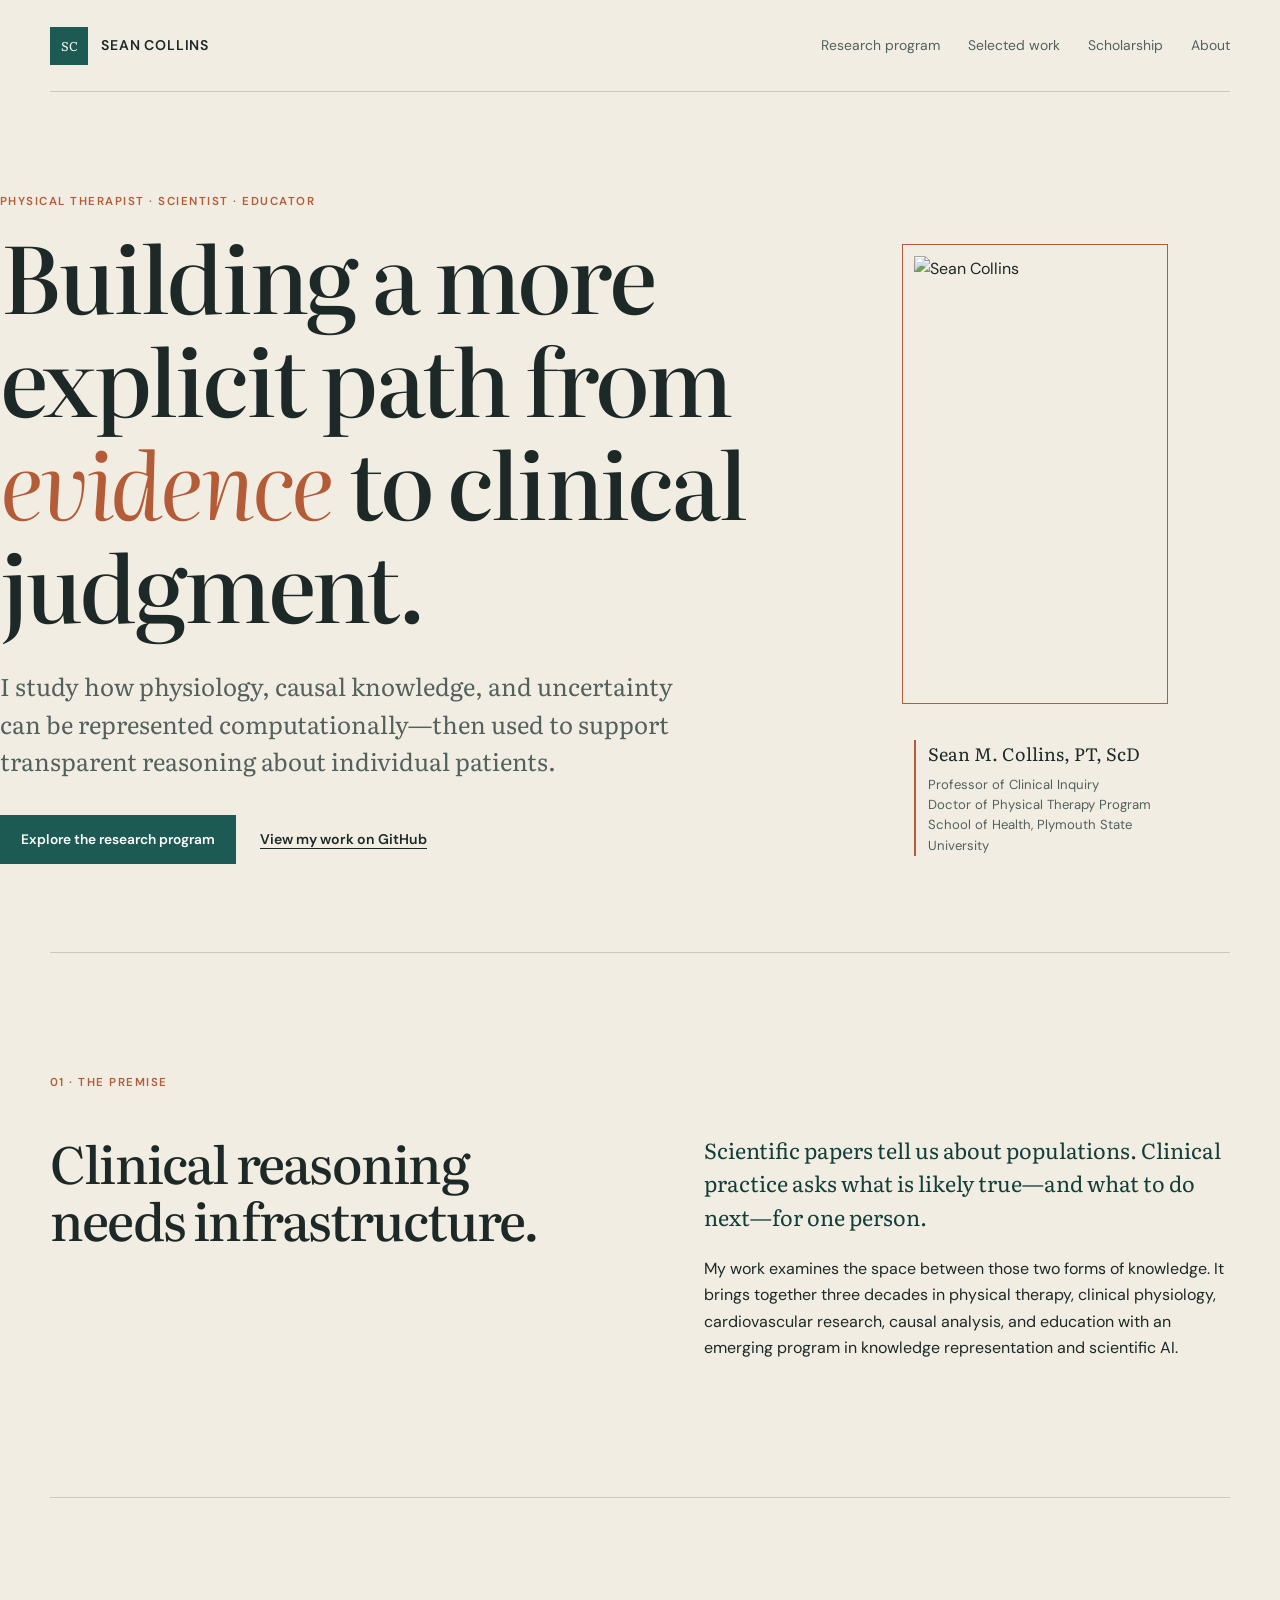
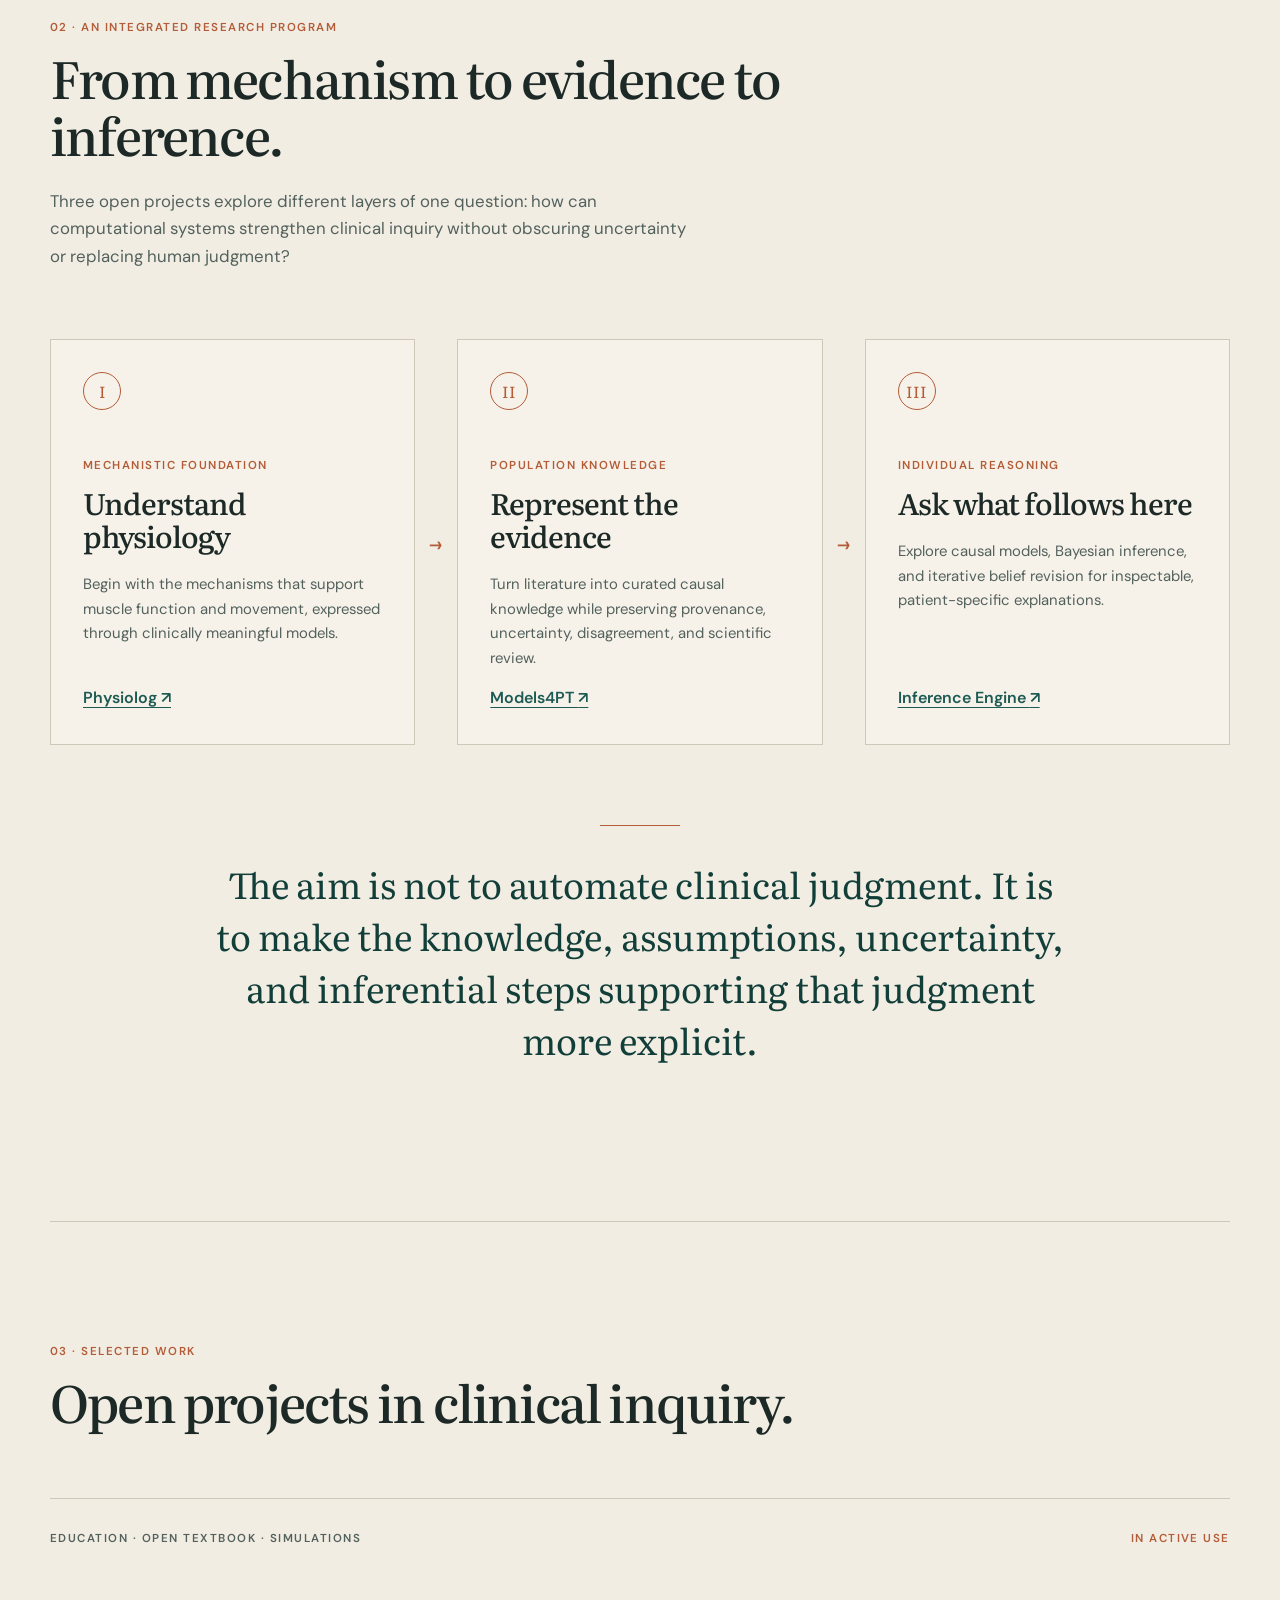
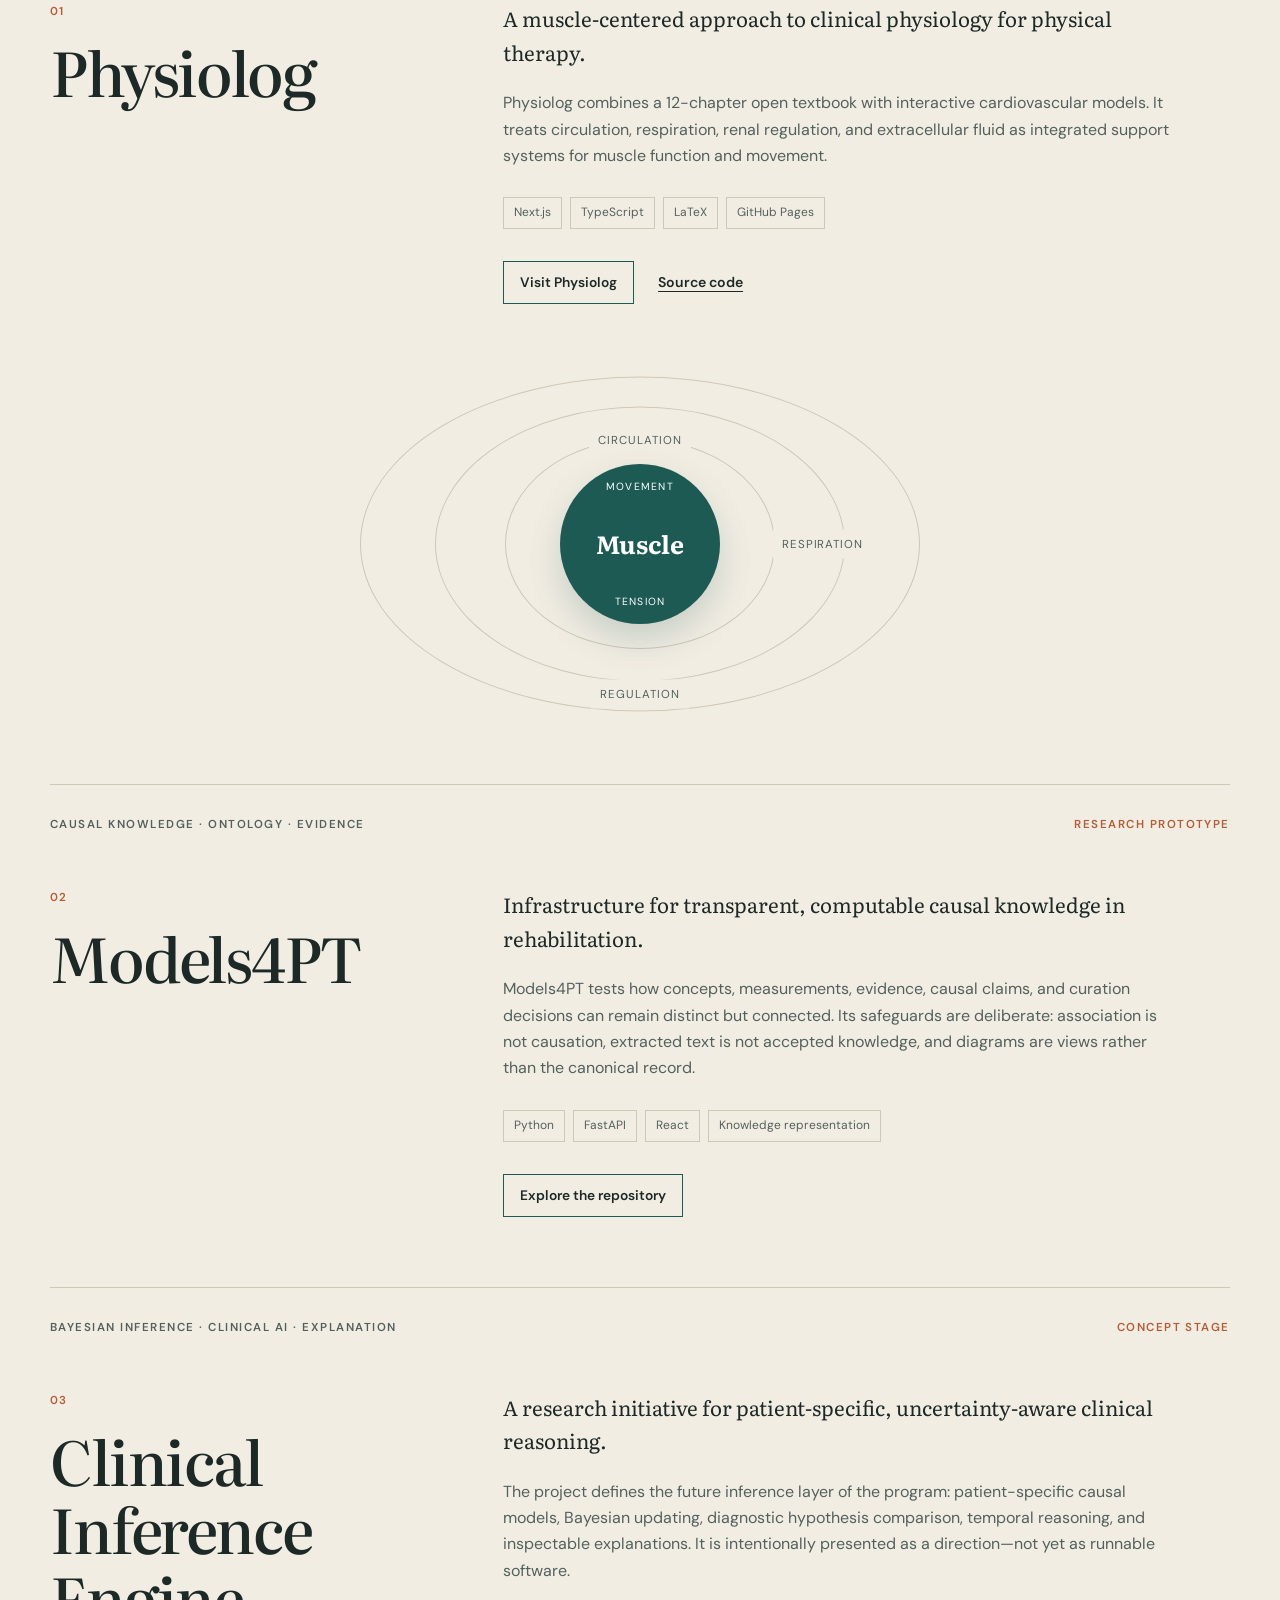
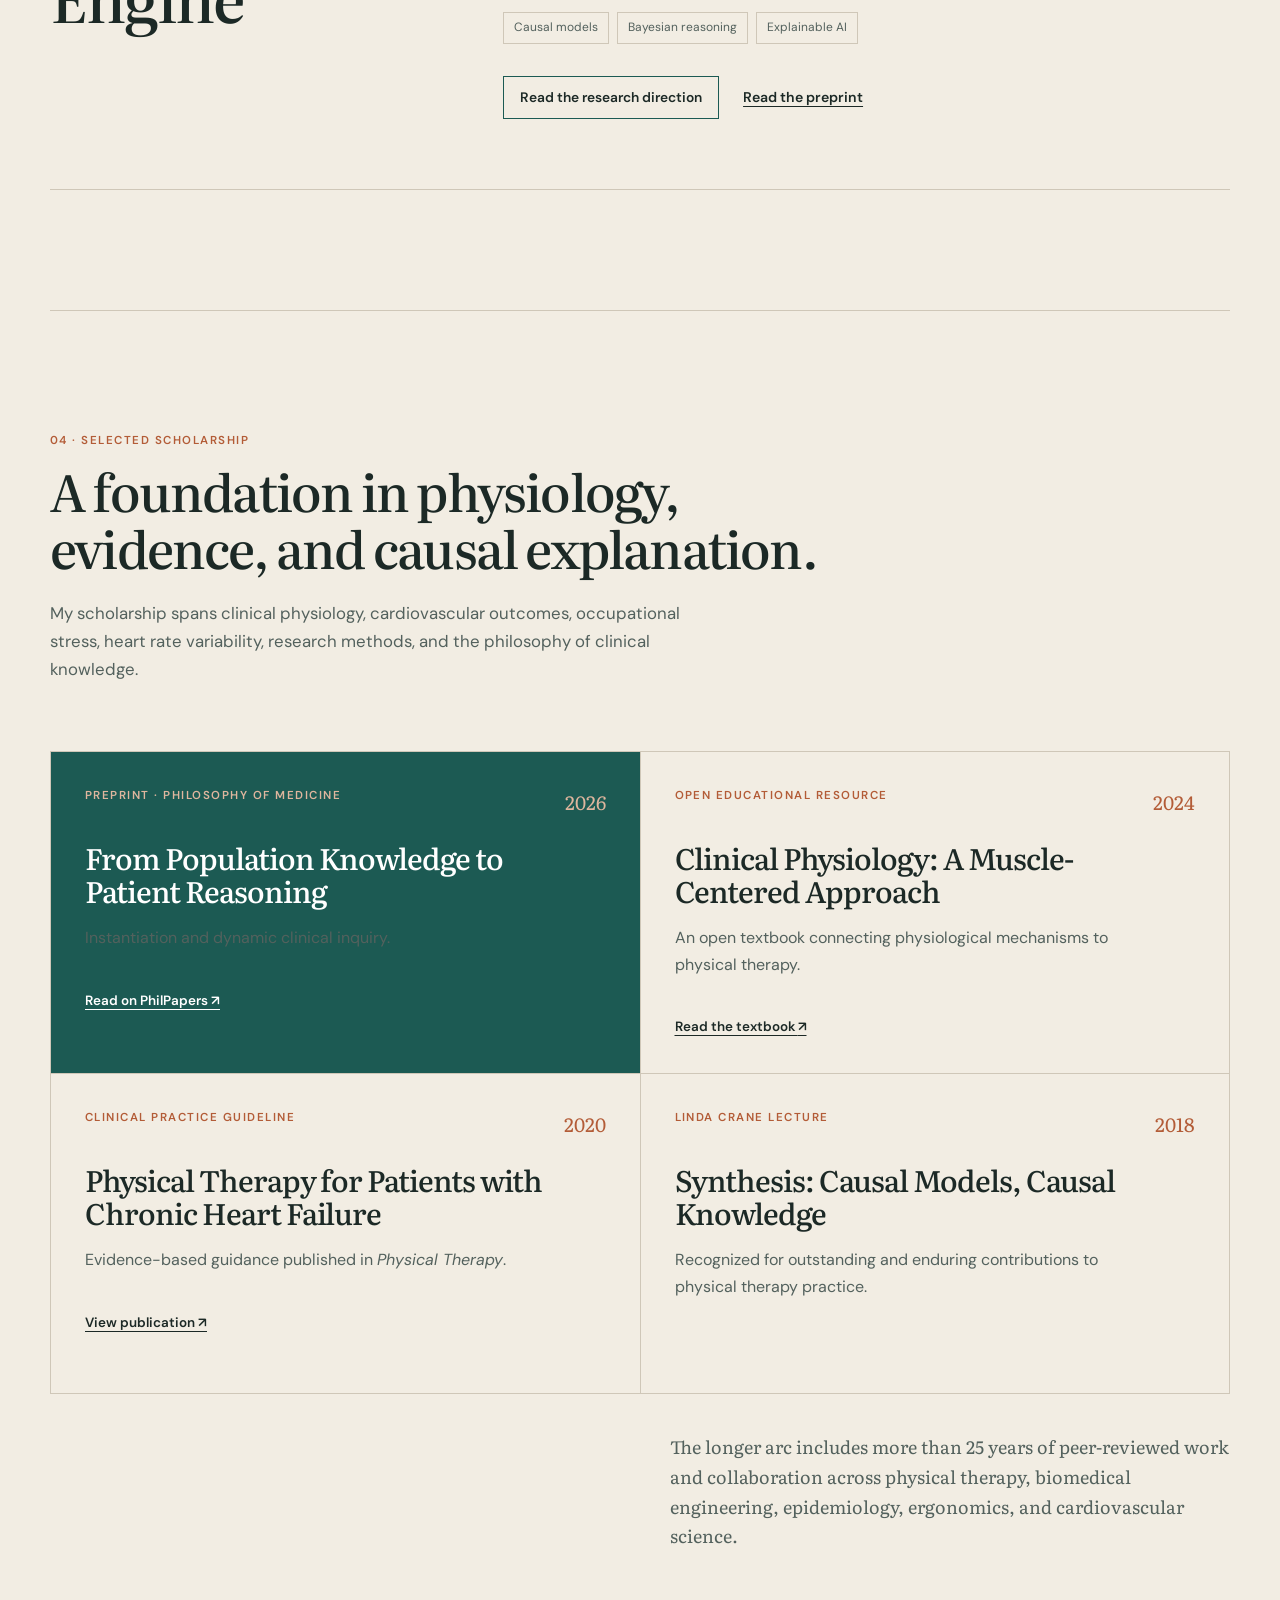
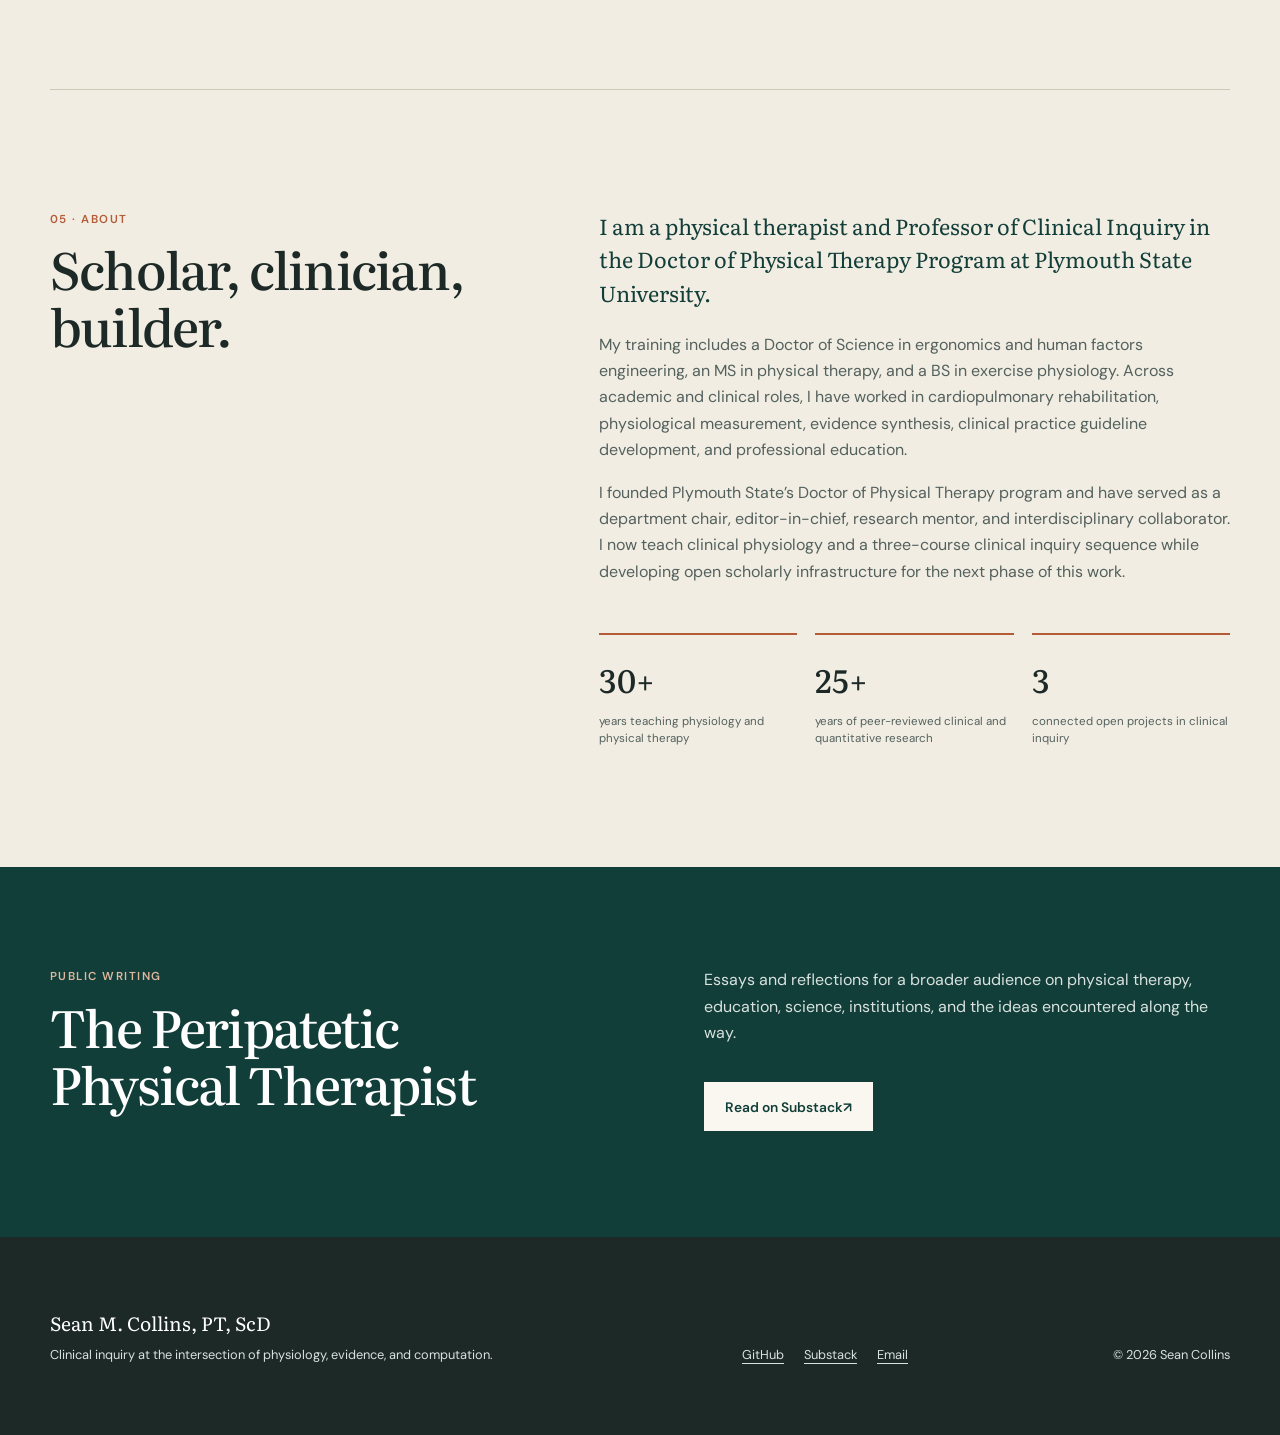
==== index.html @ 091fd5f9 "Build scholarly personal portfolio Co-authored-by: Copilot App <223556219+Copilot@users.noreply.gith" ====
<!doctype html>
<html lang="en">
  <head>
    <meta charset="UTF-8" />
    <meta name="viewport" content="width=device-width, initial-scale=1.0" />
    <meta
      name="description"
      content="Sean Collins is a physical therapist, professor, and clinical inquiry researcher building open tools for physiology education, causal knowledge, and patient-specific inference."
    />
    <meta name="theme-color" content="#f2ede3" />
    <meta property="og:title" content="Sean Collins | Clinical Inquiry" />
    <meta
      property="og:description"
      content="A scholarly program connecting physiology, computable causal knowledge, and patient-specific clinical reasoning."
    />
    <meta property="og:type" content="website" />
    <meta property="og:url" content="https://scollinspt.github.io/" />
    <meta property="og:image" content="https://avatars.githubusercontent.com/u/75478344?v=4" />
    <title>Sean Collins | Clinical Inquiry</title>
    <link rel="icon" href="favicon.svg" type="image/svg+xml" />
    <link rel="preconnect" href="https://fonts.googleapis.com" />
    <link rel="preconnect" href="https://fonts.gstatic.com" crossorigin />
    <link
      href="https://fonts.googleapis.com/css2?family=DM+Sans:wght@400;500;600&family=Literata:opsz,wght@7..72,400;7..72,500;7..72,600&display=swap"
      rel="stylesheet"
    />
    <link rel="stylesheet" href="styles.css" />
    <script src="script.js" defer></script>
  </head>
  <body>
    <a class="skip-link" href="#main">Skip to content</a>

    <header class="site-header">
      <a class="wordmark" href="#top" aria-label="Sean Collins, home">
        <span>SC</span>
        <strong>Sean Collins</strong>
      </a>
      <button class="menu-button" type="button" aria-expanded="false" aria-controls="site-nav">
        <span class="sr-only">Toggle navigation</span>
        <span></span><span></span>
      </button>
      <nav id="site-nav" aria-label="Primary navigation">
        <a href="#program">Research program</a>
        <a href="#work">Selected work</a>
        <a href="#scholarship">Scholarship</a>
        <a href="#about">About</a>
      </nav>
    </header>

    <main id="main">
      <section class="hero" id="top">
        <div class="hero-copy">
          <p class="eyebrow">Physical therapist · Scientist · Educator</p>
          <h1>Building a more explicit path from <em>evidence</em> to clinical judgment.</h1>
          <p class="hero-summary">
            I study how physiology, causal knowledge, and uncertainty can be represented
            computationally—then used to support transparent reasoning about individual patients.
          </p>
          <div class="hero-actions">
            <a class="button button-primary" href="#program">Explore the research program</a>
            <a class="text-link" href="https://github.com/scollinspt">View my work on GitHub</a>
          </div>
        </div>
        <aside class="identity-card" aria-label="Professional profile">
          <div class="portrait-frame">
            <img
              src="https://avatars.githubusercontent.com/u/75478344?v=4"
              alt="Sean Collins"
              width="460"
              height="460"
            />
          </div>
          <div class="identity-copy">
            <p class="signature">Sean M. Collins, PT, ScD</p>
            <p>
              Professor of Clinical Inquiry<br />
              Doctor of Physical Therapy Program<br />
              School of Health, Plymouth State University
            </p>
          </div>
        </aside>
      </section>

      <section class="premise ruled-section" aria-labelledby="premise-title">
        <p class="section-number">01 · The premise</p>
        <div class="premise-grid">
          <h2 id="premise-title">Clinical reasoning needs infrastructure.</h2>
          <div>
            <p class="lead">
              Scientific papers tell us about populations. Clinical practice asks what is likely
              true—and what to do next—for one person.
            </p>
            <p>
              My work examines the space between those two forms of knowledge. It brings together
              three decades in physical therapy, clinical physiology, cardiovascular research,
              causal analysis, and education with an emerging program in knowledge representation
              and scientific AI.
            </p>
          </div>
        </div>
      </section>

      <section class="program ruled-section" id="program" aria-labelledby="program-title">
        <div class="section-heading">
          <p class="section-number">02 · An integrated research program</p>
          <h2 id="program-title">From mechanism to evidence to inference.</h2>
          <p>
            Three open projects explore different layers of one question: how can computational
            systems strengthen clinical inquiry without obscuring uncertainty or replacing human
            judgment?
          </p>
        </div>

        <div class="research-path" aria-label="Research program pathway">
          <article class="path-step">
            <div class="step-index">I</div>
            <p class="step-kicker">Mechanistic foundation</p>
            <h3>Understand physiology</h3>
            <p>
              Begin with the mechanisms that support muscle function and movement, expressed
              through clinically meaningful models.
            </p>
            <a href="https://physiolog.org">Physiolog <span aria-hidden="true">↗</span></a>
          </article>
          <div class="path-arrow" aria-hidden="true">→</div>
          <article class="path-step">
            <div class="step-index">II</div>
            <p class="step-kicker">Population knowledge</p>
            <h3>Represent the evidence</h3>
            <p>
              Turn literature into curated causal knowledge while preserving provenance,
              uncertainty, disagreement, and scientific review.
            </p>
            <a href="https://github.com/scollinspt/Models4PT"
              >Models4PT <span aria-hidden="true">↗</span></a
            >
          </article>
          <div class="path-arrow" aria-hidden="true">→</div>
          <article class="path-step">
            <div class="step-index">III</div>
            <p class="step-kicker">Individual reasoning</p>
            <h3>Ask what follows here</h3>
            <p>
              Explore causal models, Bayesian inference, and iterative belief revision for
              inspectable, patient-specific explanations.
            </p>
            <a href="https://github.com/scollinspt/Clinical-Inference-Engine"
              >Inference Engine <span aria-hidden="true">↗</span></a
            >
          </article>
        </div>

        <blockquote>
          <p>
            The aim is not to automate clinical judgment. It is to make the knowledge,
            assumptions, uncertainty, and inferential steps supporting that judgment more
            explicit.
          </p>
        </blockquote>
      </section>

      <section class="work ruled-section" id="work" aria-labelledby="work-title">
        <div class="section-heading">
          <p class="section-number">03 · Selected work</p>
          <h2 id="work-title">Open projects in clinical inquiry.</h2>
        </div>

        <div class="project-list">
          <article class="project project-featured">
            <div class="project-meta">
              <span>Education · Open textbook · Simulations</span>
              <span>In active use</span>
            </div>
            <div class="project-body">
              <div>
                <p class="project-number">01</p>
                <h3>Physiolog</h3>
              </div>
              <div class="project-description">
                <p class="project-lead">
                  A muscle-centered approach to clinical physiology for physical therapy.
                </p>
                <p>
                  Physiolog combines a 12-chapter open textbook with interactive cardiovascular
                  models. It treats circulation, respiration, renal regulation, and extracellular
                  fluid as integrated support systems for muscle function and movement.
                </p>
                <div class="tags" aria-label="Physiolog technologies">
                  <span>Next.js</span><span>TypeScript</span><span>LaTeX</span
                  ><span>GitHub Pages</span>
                </div>
                <div class="project-links">
                  <a class="button button-small" href="https://physiolog.org">Visit Physiolog</a>
                  <a class="text-link" href="https://github.com/scollinspt/physiolog"
                    >Source code</a
                  >
                </div>
              </div>
            </div>
            <div class="model-figure" aria-label="A muscle-centered model of physiology">
              <div class="model-core">
                <span>Movement</span>
                <strong>Muscle</strong>
                <span>Tension</span>
              </div>
              <div class="orbit orbit-one"><span>Circulation</span></div>
              <div class="orbit orbit-two"><span>Respiration</span></div>
              <div class="orbit orbit-three"><span>Regulation</span></div>
            </div>
          </article>

          <article class="project">
            <div class="project-meta">
              <span>Causal knowledge · Ontology · Evidence</span>
              <span>Research prototype</span>
            </div>
            <div class="project-body">
              <div>
                <p class="project-number">02</p>
                <h3>Models4PT</h3>
              </div>
              <div class="project-description">
                <p class="project-lead">
                  Infrastructure for transparent, computable causal knowledge in rehabilitation.
                </p>
                <p>
                  Models4PT tests how concepts, measurements, evidence, causal claims, and curation
                  decisions can remain distinct but connected. Its safeguards are deliberate:
                  association is not causation, extracted text is not accepted knowledge, and
                  diagrams are views rather than the canonical record.
                </p>
                <div class="tags" aria-label="Models4PT technologies">
                  <span>Python</span><span>FastAPI</span><span>React</span
                  ><span>Knowledge representation</span>
                </div>
                <div class="project-links">
                  <a class="button button-small" href="https://github.com/scollinspt/Models4PT"
                    >Explore the repository</a
                  >
                </div>
              </div>
            </div>
          </article>

          <article class="project">
            <div class="project-meta">
              <span>Bayesian inference · Clinical AI · Explanation</span>
              <span>Concept stage</span>
            </div>
            <div class="project-body">
              <div>
                <p class="project-number">03</p>
                <h3>Clinical Inference Engine</h3>
              </div>
              <div class="project-description">
                <p class="project-lead">
                  A research initiative for patient-specific, uncertainty-aware clinical
                  reasoning.
                </p>
                <p>
                  The project defines the future inference layer of the program: patient-specific
                  causal models, Bayesian updating, diagnostic hypothesis comparison, temporal
                  reasoning, and inspectable explanations. It is intentionally presented as a
                  direction—not yet as runnable software.
                </p>
                <div class="tags" aria-label="Clinical Inference Engine research areas">
                  <span>Causal models</span><span>Bayesian reasoning</span
                  ><span>Explainable AI</span>
                </div>
                <div class="project-links">
                  <a
                    class="button button-small"
                    href="https://github.com/scollinspt/Clinical-Inference-Engine"
                    >Read the research direction</a
                  >
                  <a class="text-link" href="https://philpapers.org/rec/COLFPK">Read the preprint</a>
                </div>
              </div>
            </div>
          </article>
        </div>
      </section>

      <section class="scholarship ruled-section" id="scholarship" aria-labelledby="scholarship-title">
        <div class="section-heading">
          <p class="section-number">04 · Selected scholarship</p>
          <h2 id="scholarship-title">A foundation in physiology, evidence, and causal explanation.</h2>
          <p>
            My scholarship spans clinical physiology, cardiovascular outcomes, occupational
            stress, heart rate variability, research methods, and the philosophy of clinical
            knowledge.
          </p>
        </div>

        <div class="publication-grid">
          <article class="publication publication-highlight">
            <span class="pub-year">2026</span>
            <p class="pub-type">Preprint · Philosophy of medicine</p>
            <h3>From Population Knowledge to Patient Reasoning</h3>
            <p>Instantiation and dynamic clinical inquiry.</p>
            <a href="https://philpapers.org/rec/COLFPK">Read on PhilPapers <span>↗</span></a>
          </article>
          <article class="publication">
            <span class="pub-year">2024</span>
            <p class="pub-type">Open educational resource</p>
            <h3>Clinical Physiology: A Muscle-Centered Approach</h3>
            <p>An open textbook connecting physiological mechanisms to physical therapy.</p>
            <a href="https://physiolog.org/textbook">Read the textbook <span>↗</span></a>
          </article>
          <article class="publication">
            <span class="pub-year">2020</span>
            <p class="pub-type">Clinical practice guideline</p>
            <h3>Physical Therapy for Patients with Chronic Heart Failure</h3>
            <p>Evidence-based guidance published in <cite>Physical Therapy</cite>.</p>
            <a href="https://doi.org/10.1093/ptj/pzz127">View publication <span>↗</span></a>
          </article>
          <article class="publication">
            <span class="pub-year">2018</span>
            <p class="pub-type">Linda Crane Lecture</p>
            <h3>Synthesis: Causal Models, Causal Knowledge</h3>
            <p>
              Recognized for outstanding and enduring contributions to physical therapy practice.
            </p>
          </article>
        </div>

        <div class="scholarship-note">
          <p>
            The longer arc includes more than 25 years of peer-reviewed work and collaboration
            across physical therapy, biomedical engineering, epidemiology, ergonomics, and
            cardiovascular science.
          </p>
        </div>
      </section>

      <section class="about ruled-section" id="about" aria-labelledby="about-title">
        <div class="about-intro">
          <p class="section-number">05 · About</p>
          <h2 id="about-title">Scholar, clinician, builder.</h2>
        </div>
        <div class="about-body">
          <p class="lead">
            I am a physical therapist and Professor of Clinical Inquiry in the Doctor of Physical
            Therapy Program at Plymouth State University.
          </p>
          <p>
            My training includes a Doctor of Science in ergonomics and human factors engineering,
            an MS in physical therapy, and a BS in exercise physiology. Across academic and
            clinical roles, I have worked in cardiopulmonary rehabilitation, physiological
            measurement, evidence synthesis, clinical practice guideline development, and
            professional education.
          </p>
          <p>
            I founded Plymouth State’s Doctor of Physical Therapy program and have served as a
            department chair, editor-in-chief, research mentor, and interdisciplinary collaborator.
            I now teach clinical physiology and a three-course clinical inquiry sequence while
            developing open scholarly infrastructure for the next phase of this work.
          </p>
          <div class="credentials">
            <div><strong>30+</strong><span>years teaching physiology and physical therapy</span></div>
            <div><strong>25+</strong><span>years of peer-reviewed clinical and quantitative research</span></div>
            <div><strong>3</strong><span>connected open projects in clinical inquiry</span></div>
          </div>
        </div>
      </section>

      <section class="writing" aria-labelledby="writing-title">
        <div>
          <p class="section-number">Public writing</p>
          <h2 id="writing-title">The Peripatetic Physical Therapist</h2>
        </div>
        <div>
          <p>
            Essays and reflections for a broader audience on physical therapy, education, science,
            institutions, and the ideas encountered along the way.
          </p>
          <a class="button button-light" href="https://peripateticpt.substack.com/"
            >Read on Substack <span aria-hidden="true">↗</span></a
          >
        </div>
      </section>
    </main>

    <footer>
      <div>
        <p class="footer-name">Sean M. Collins, PT, ScD</p>
        <p>Clinical inquiry at the intersection of physiology, evidence, and computation.</p>
      </div>
      <div class="footer-links">
        <a href="https://github.com/scollinspt">GitHub</a>
        <a href="https://peripateticpt.substack.com/">Substack</a>
        <a href="mailto:smcollins1@plymouth.edu">Email</a>
      </div>
      <p class="copyright">© <span id="year">2026</span> Sean Collins</p>
    </footer>
  </body>
</html>
---- styles.css ----
:root {
  --paper: #f2ede3;
  --paper-light: #faf7f0;
  --ink: #1c2926;
  --ink-soft: #53615d;
  --teal: #1c5a53;
  --teal-dark: #123e39;
  --copper: #b35c37;
  --line: #cfc7b8;
  --serif: "Literata", Georgia, serif;
  --sans: "DM Sans", Arial, sans-serif;
  --page: min(1180px, calc(100vw - 48px));
}

* {
  box-sizing: border-box;
}

html {
  scroll-behavior: smooth;
}

body {
  margin: 0;
  color: var(--ink);
  background: var(--paper);
  font-family: var(--sans);
  font-size: 16px;
  line-height: 1.65;
}

a {
  color: inherit;
  text-decoration-thickness: 1px;
  text-underline-offset: 4px;
}

img {
  display: block;
  max-width: 100%;
}

h1,
h2,
h3,
p {
  margin-top: 0;
}

h1,
h2,
h3 {
  font-family: var(--serif);
  font-weight: 500;
  letter-spacing: -0.035em;
  line-height: 1.12;
}

h1 {
  max-width: 850px;
  margin-bottom: 32px;
  font-size: clamp(3.35rem, 7.2vw, 7.2rem);
}

h1 em {
  color: var(--copper);
  font-weight: 400;
}

h2 {
  margin-bottom: 24px;
  font-size: clamp(2.25rem, 4vw, 4rem);
}

h3 {
  font-size: clamp(1.45rem, 2.3vw, 2.2rem);
}

.skip-link {
  position: fixed;
  z-index: 100;
  top: 12px;
  left: 12px;
  padding: 10px 16px;
  color: white;
  background: var(--teal-dark);
  transform: translateY(-150%);
}

.skip-link:focus {
  transform: translateY(0);
}

.sr-only {
  position: absolute;
  width: 1px;
  height: 1px;
  padding: 0;
  overflow: hidden;
  clip: rect(0, 0, 0, 0);
  white-space: nowrap;
  border: 0;
}

.site-header {
  display: flex;
  align-items: center;
  justify-content: space-between;
  width: var(--page);
  min-height: 92px;
  margin: 0 auto;
  border-bottom: 1px solid var(--line);
}

.wordmark {
  display: flex;
  gap: 13px;
  align-items: center;
  text-decoration: none;
}

.wordmark span {
  display: grid;
  width: 38px;
  height: 38px;
  color: var(--paper-light);
  background: var(--teal);
  font-family: var(--serif);
  font-size: 0.8rem;
  place-items: center;
}

.wordmark strong {
  font-size: 0.88rem;
  font-weight: 600;
  letter-spacing: 0.06em;
  text-transform: uppercase;
}

nav {
  display: flex;
  gap: 28px;
}

nav a {
  color: var(--ink-soft);
  font-size: 0.87rem;
  text-decoration: none;
}

nav a:hover,
nav a:focus-visible {
  color: var(--copper);
}

.menu-button {
  display: none;
}

.hero {
  display: grid;
  grid-template-columns: minmax(0, 3fr) minmax(250px, 1fr);
  gap: clamp(48px, 9vw, 120px);
  align-items: end;
  width: var(--page);
  min-height: calc(100vh - 92px);
  padding: 100px 0 88px;
}

.eyebrow,
.section-number,
.project-meta,
.project-number,
.step-kicker,
.pub-type {
  font-size: 0.72rem;
  font-weight: 600;
  letter-spacing: 0.13em;
  text-transform: uppercase;
}

.eyebrow,
.section-number,
.step-kicker,
.pub-type {
  color: var(--copper);
}

.hero-summary {
  max-width: 680px;
  margin-bottom: 36px;
  color: var(--ink-soft);
  font-family: var(--serif);
  font-size: clamp(1.15rem, 2vw, 1.5rem);
  line-height: 1.55;
}

.hero-actions,
.project-links {
  display: flex;
  flex-wrap: wrap;
  gap: 24px;
  align-items: center;
}

.button {
  display: inline-flex;
  align-items: center;
  justify-content: center;
  min-height: 49px;
  padding: 10px 20px;
  border: 1px solid var(--teal);
  font-size: 0.86rem;
  font-weight: 600;
  text-decoration: none;
}

.button:hover,
.button:focus-visible {
  color: white;
  background: var(--copper);
  border-color: var(--copper);
}

.button-primary {
  color: white;
  background: var(--teal);
}

.button-small {
  min-height: 43px;
  padding: 8px 16px;
}

.text-link {
  font-size: 0.88rem;
  font-weight: 600;
}

.identity-card {
  padding-bottom: 8px;
}

.portrait-frame {
  position: relative;
  margin-bottom: 24px;
}

.portrait-frame::before {
  position: absolute;
  z-index: -1;
  inset: -12px 12px 12px -12px;
  border: 1px solid var(--copper);
  content: "";
}

.portrait-frame img {
  width: 100%;
  aspect-ratio: 1;
  filter: grayscale(20%) sepia(8%);
  object-fit: cover;
}

.identity-copy {
  padding-left: 12px;
  border-left: 2px solid var(--copper);
  color: var(--ink-soft);
  font-size: 0.82rem;
  line-height: 1.55;
}

.identity-copy p {
  margin-bottom: 0;
}

.identity-copy .signature {
  margin-bottom: 7px;
  color: var(--ink);
  font-family: var(--serif);
  font-size: 1.12rem;
}

.ruled-section {
  width: var(--page);
  margin: 0 auto;
  padding: 120px 0;
  border-top: 1px solid var(--line);
}

.premise-grid {
  display: grid;
  grid-template-columns: 1fr 1fr;
  gap: 10vw;
  margin-top: 42px;
}

.premise-grid h2 {
  max-width: 500px;
}

.premise-grid > div {
  max-width: 600px;
}

.lead {
  color: var(--teal-dark);
  font-family: var(--serif);
  font-size: 1.35rem;
  line-height: 1.55;
}

.section-heading {
  max-width: 800px;
  margin-bottom: 68px;
}

.section-heading > p:last-child {
  max-width: 650px;
  color: var(--ink-soft);
  font-size: 1.05rem;
}

.research-path {
  display: grid;
  grid-template-columns: 1fr 42px 1fr 42px 1fr;
  align-items: stretch;
}

.path-step {
  position: relative;
  display: flex;
  flex-direction: column;
  min-height: 380px;
  padding: 32px;
  border: 1px solid var(--line);
  background: rgb(250 247 240 / 45%);
}

.step-index {
  display: grid;
  width: 38px;
  height: 38px;
  margin-bottom: 46px;
  border: 1px solid var(--copper);
  border-radius: 50%;
  color: var(--copper);
  font-family: var(--serif);
  place-items: center;
}

.path-step h3 {
  margin-bottom: 20px;
}

.path-step p:not(.step-kicker) {
  color: var(--ink-soft);
  font-size: 0.93rem;
}

.path-step a {
  margin-top: auto;
  color: var(--teal);
  font-weight: 600;
}

.path-arrow {
  display: grid;
  color: var(--copper);
  font-family: var(--serif);
  font-size: 1.5rem;
  place-items: center;
}

blockquote {
  max-width: 850px;
  margin: 80px auto 0;
  color: var(--teal-dark);
  text-align: center;
}

blockquote p {
  font-family: var(--serif);
  font-size: clamp(1.5rem, 2.8vw, 2.4rem);
  line-height: 1.45;
}

blockquote::before {
  display: block;
  width: 80px;
  height: 1px;
  margin: 0 auto 32px;
  background: var(--copper);
  content: "";
}

.project-list {
  border-top: 1px solid var(--line);
}

.project {
  position: relative;
  padding: 30px 0 70px;
  overflow: hidden;
  border-bottom: 1px solid var(--line);
}

.project-meta {
  display: flex;
  justify-content: space-between;
  margin-bottom: 54px;
  color: var(--ink-soft);
}

.project-meta span:last-child {
  color: var(--copper);
}

.project-body {
  display: grid;
  grid-template-columns: 1fr 2fr;
  gap: 7vw;
}

.project-number {
  margin-bottom: 16px;
  color: var(--copper);
}

.project h3 {
  margin-bottom: 0;
  font-size: clamp(2.2rem, 4.8vw, 4.8rem);
}

.project-description {
  max-width: 670px;
}

.project-description > p {
  color: var(--ink-soft);
}

.project-description .project-lead {
  color: var(--ink);
  font-family: var(--serif);
  font-size: 1.28rem;
}

.tags {
  display: flex;
  flex-wrap: wrap;
  gap: 8px;
  margin: 28px 0 32px;
}

.tags span {
  padding: 5px 10px;
  border: 1px solid var(--line);
  color: var(--ink-soft);
  font-size: 0.75rem;
}

.model-figure {
  position: relative;
  width: min(100%, 650px);
  height: 340px;
  margin: 70px auto 0;
}

.model-core,
.orbit {
  position: absolute;
  top: 50%;
  left: 50%;
  display: grid;
  border-radius: 50%;
  transform: translate(-50%, -50%);
  place-items: center;
}

.model-core {
  z-index: 4;
  width: 160px;
  height: 160px;
  color: white;
  background: var(--teal);
  box-shadow: 0 16px 35px rgb(28 90 83 / 20%);
  text-align: center;
}

.model-core strong {
  font-family: var(--serif);
  font-size: 1.55rem;
}

.model-core span {
  font-size: 0.65rem;
  letter-spacing: 0.12em;
  text-transform: uppercase;
}

.orbit {
  border: 1px solid var(--line);
}

.orbit span {
  position: absolute;
  padding: 5px 9px;
  color: var(--ink-soft);
  background: var(--paper);
  font-size: 0.72rem;
  letter-spacing: 0.08em;
  text-transform: uppercase;
}

.orbit-one {
  width: 270px;
  height: 210px;
}

.orbit-one span {
  top: -14px;
}

.orbit-two {
  width: 410px;
  height: 275px;
}

.orbit-two span {
  right: -28px;
}

.orbit-three {
  width: 560px;
  height: 335px;
}

.orbit-three span {
  bottom: 2px;
}

.publication-grid {
  display: grid;
  grid-template-columns: repeat(2, 1fr);
  border-top: 1px solid var(--line);
  border-left: 1px solid var(--line);
}

.publication {
  min-height: 320px;
  padding: 34px;
  border-right: 1px solid var(--line);
  border-bottom: 1px solid var(--line);
}

.publication-highlight {
  color: white;
  background: var(--teal);
}

.publication-highlight .pub-type,
.publication-highlight .pub-year {
  color: #dfb69e;
}

.publication-highlight p {
  color: #d9e2df;
}

.pub-year {
  float: right;
  color: var(--copper);
  font-family: var(--serif);
  font-size: 1.2rem;
}

.publication h3 {
  max-width: 470px;
  margin: 36px 0 18px;
}

.publication > p:not(.pub-type) {
  max-width: 470px;
  color: var(--ink-soft);
}

.publication a {
  display: inline-block;
  margin-top: 22px;
  font-size: 0.84rem;
  font-weight: 600;
}

.scholarship-note {
  display: flex;
  justify-content: flex-end;
  padding-top: 38px;
}

.scholarship-note p {
  max-width: 560px;
  color: var(--ink-soft);
  font-family: var(--serif);
  font-size: 1.12rem;
}

.about {
  display: grid;
  grid-template-columns: 1fr 1.5fr;
  gap: 10vw;
}

.about-intro {
  position: sticky;
  top: 40px;
  align-self: start;
}

.about-body > p:not(.lead) {
  color: var(--ink-soft);
}

.credentials {
  display: grid;
  grid-template-columns: repeat(3, 1fr);
  gap: 18px;
  margin-top: 48px;
}

.credentials div {
  padding-top: 18px;
  border-top: 2px solid var(--copper);
}

.credentials strong,
.credentials span {
  display: block;
}

.credentials strong {
  margin-bottom: 8px;
  font-family: var(--serif);
  font-size: 2rem;
  font-weight: 500;
}

.credentials span {
  color: var(--ink-soft);
  font-size: 0.72rem;
  line-height: 1.45;
}

.writing {
  display: grid;
  grid-template-columns: 1fr 1fr;
  gap: 10vw;
  padding: 100px max(24px, calc((100vw - 1180px) / 2));
  color: white;
  background: var(--teal-dark);
}

.writing .section-number {
  color: #dfb69e;
}

.writing p {
  max-width: 520px;
  color: #d9e2df;
}

.button-light {
  margin-top: 20px;
  color: var(--teal-dark);
  background: var(--paper-light);
  border-color: var(--paper-light);
}

footer {
  display: grid;
  grid-template-columns: 2fr 1fr auto;
  gap: 50px;
  align-items: end;
  padding: 70px max(24px, calc((100vw - 1180px) / 2));
  color: #d9e2df;
  background: var(--ink);
  font-size: 0.8rem;
}

footer p {
  margin-bottom: 0;
}

.footer-name {
  margin-bottom: 6px;
  color: white;
  font-family: var(--serif);
  font-size: 1.2rem;
}

.footer-links {
  display: flex;
  gap: 20px;
}

.copyright {
  white-space: nowrap;
}

@media (max-width: 900px) {
  :root {
    --page: min(100% - 36px, 720px);
  }

  .site-header {
    position: relative;
  }

  .menu-button {
    display: grid;
    width: 42px;
    height: 42px;
    padding: 11px;
    border: 0;
    background: transparent;
    place-content: center;
  }

  .menu-button span:not(.sr-only) {
    display: block;
    width: 22px;
    height: 1px;
    margin: 3px 0;
    background: var(--ink);
  }

  nav {
    position: absolute;
    z-index: 10;
    top: 76px;
    right: 0;
    left: 0;
    display: none;
    flex-direction: column;
    gap: 0;
    padding: 12px 20px;
    background: var(--paper-light);
    box-shadow: 0 12px 20px rgb(28 41 38 / 8%);
  }

  nav.open {
    display: flex;
  }

  nav a {
    padding: 12px 0;
  }

  .hero {
    grid-template-columns: 1fr;
    min-height: auto;
    padding: 82px 0;
  }

  .identity-card {
    display: grid;
    grid-template-columns: 180px 1fr;
    gap: 30px;
    align-items: end;
    max-width: 520px;
  }

  .portrait-frame {
    margin-bottom: 0;
  }

  .premise-grid,
  .about,
  .writing {
    grid-template-columns: 1fr;
    gap: 35px;
  }

  .research-path {
    grid-template-columns: 1fr;
  }

  .path-arrow {
    height: 42px;
    transform: rotate(90deg);
  }

  .path-step {
    min-height: 330px;
  }

  .about-intro {
    position: static;
  }

  footer {
    grid-template-columns: 1fr;
    gap: 28px;
  }
}

@media (max-width: 620px) {
  h1 {
    font-size: clamp(3rem, 14vw, 4.7rem);
  }

  .site-header {
    min-height: 76px;
  }

  .hero {
    padding: 64px 0;
  }

  .identity-card {
    grid-template-columns: 112px 1fr;
    gap: 20px;
  }

  .ruled-section {
    padding: 82px 0;
  }

  .project-meta {
    gap: 20px;
  }

  .project-body {
    grid-template-columns: 1fr;
    gap: 28px;
  }

  .project h3 {
    font-size: 2.7rem;
  }

  .model-figure {
    height: 290px;
    transform: scale(0.72);
  }

  .publication-grid,
  .credentials {
    grid-template-columns: 1fr;
  }

  .publication {
    min-height: 0;
  }

  .writing {
    padding-top: 75px;
    padding-bottom: 75px;
  }
}

@media (prefers-reduced-motion: reduce) {
  html {
    scroll-behavior: auto;
  }
}
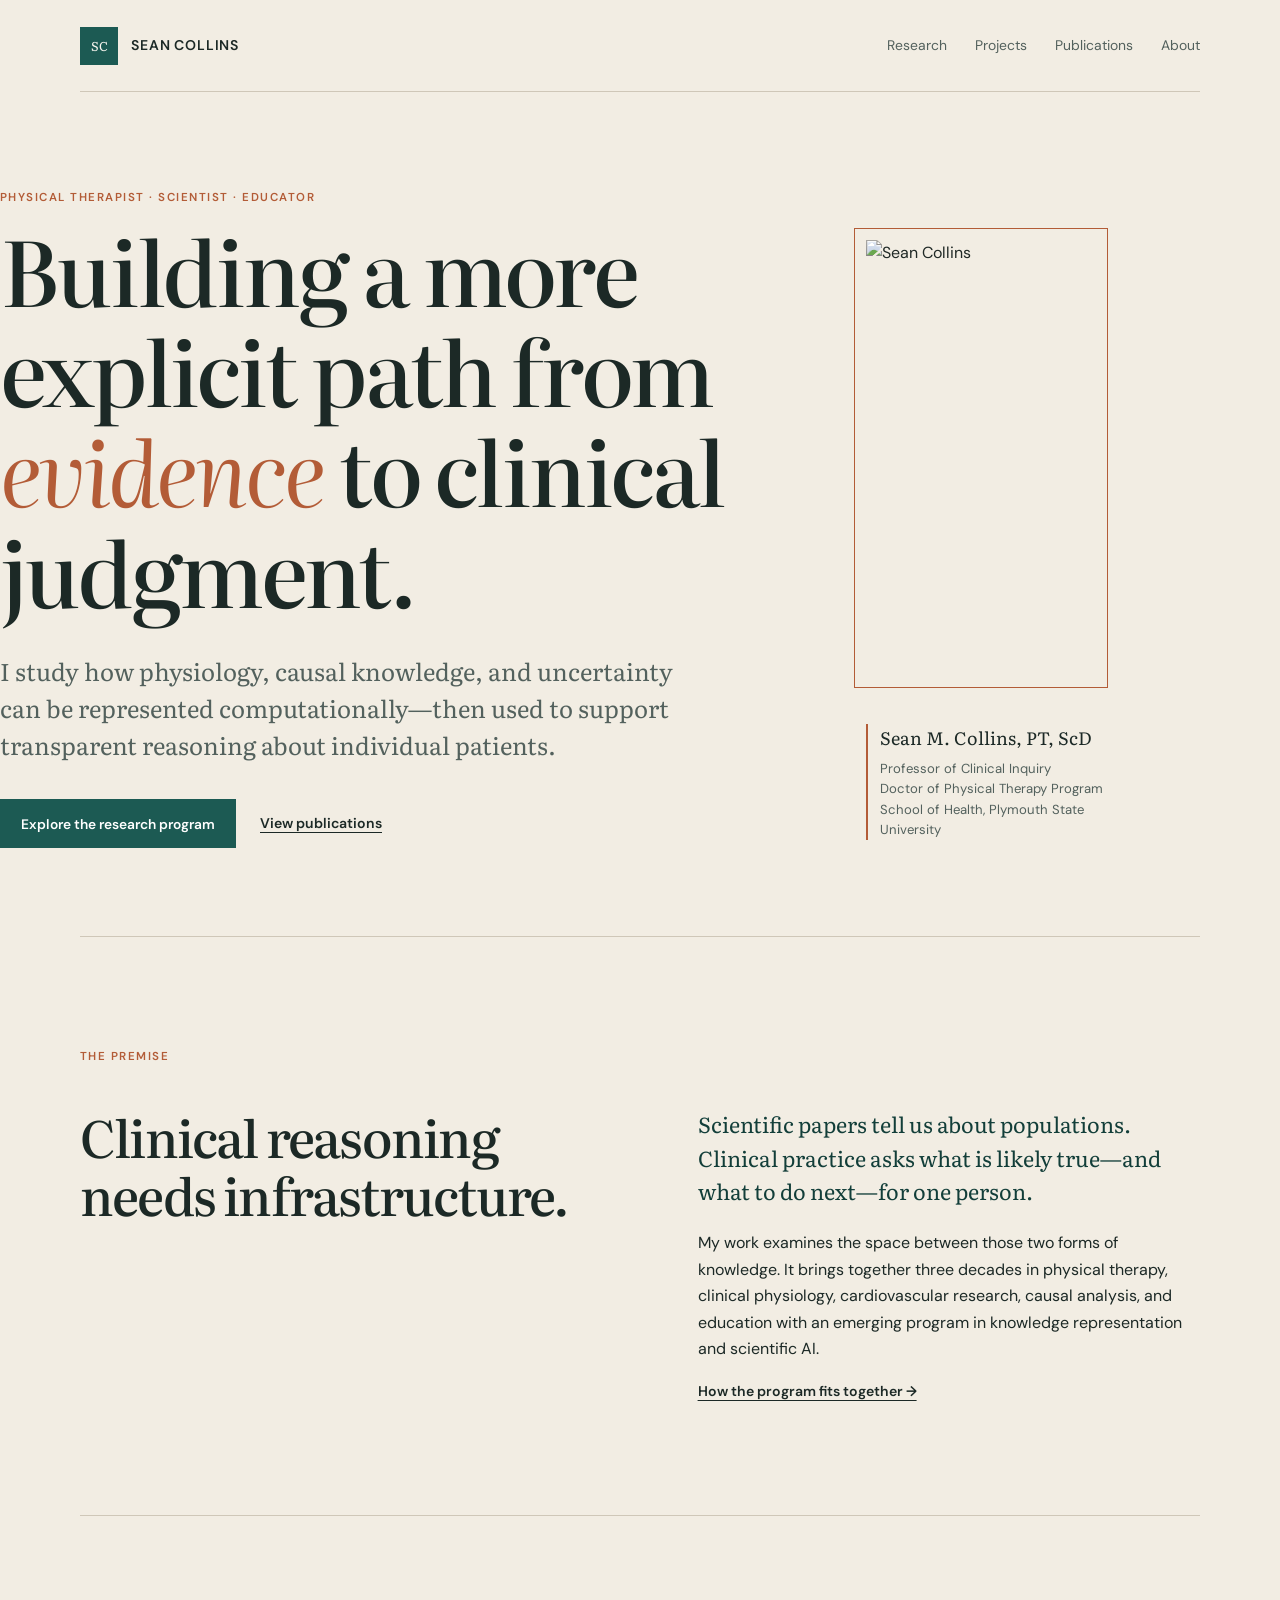
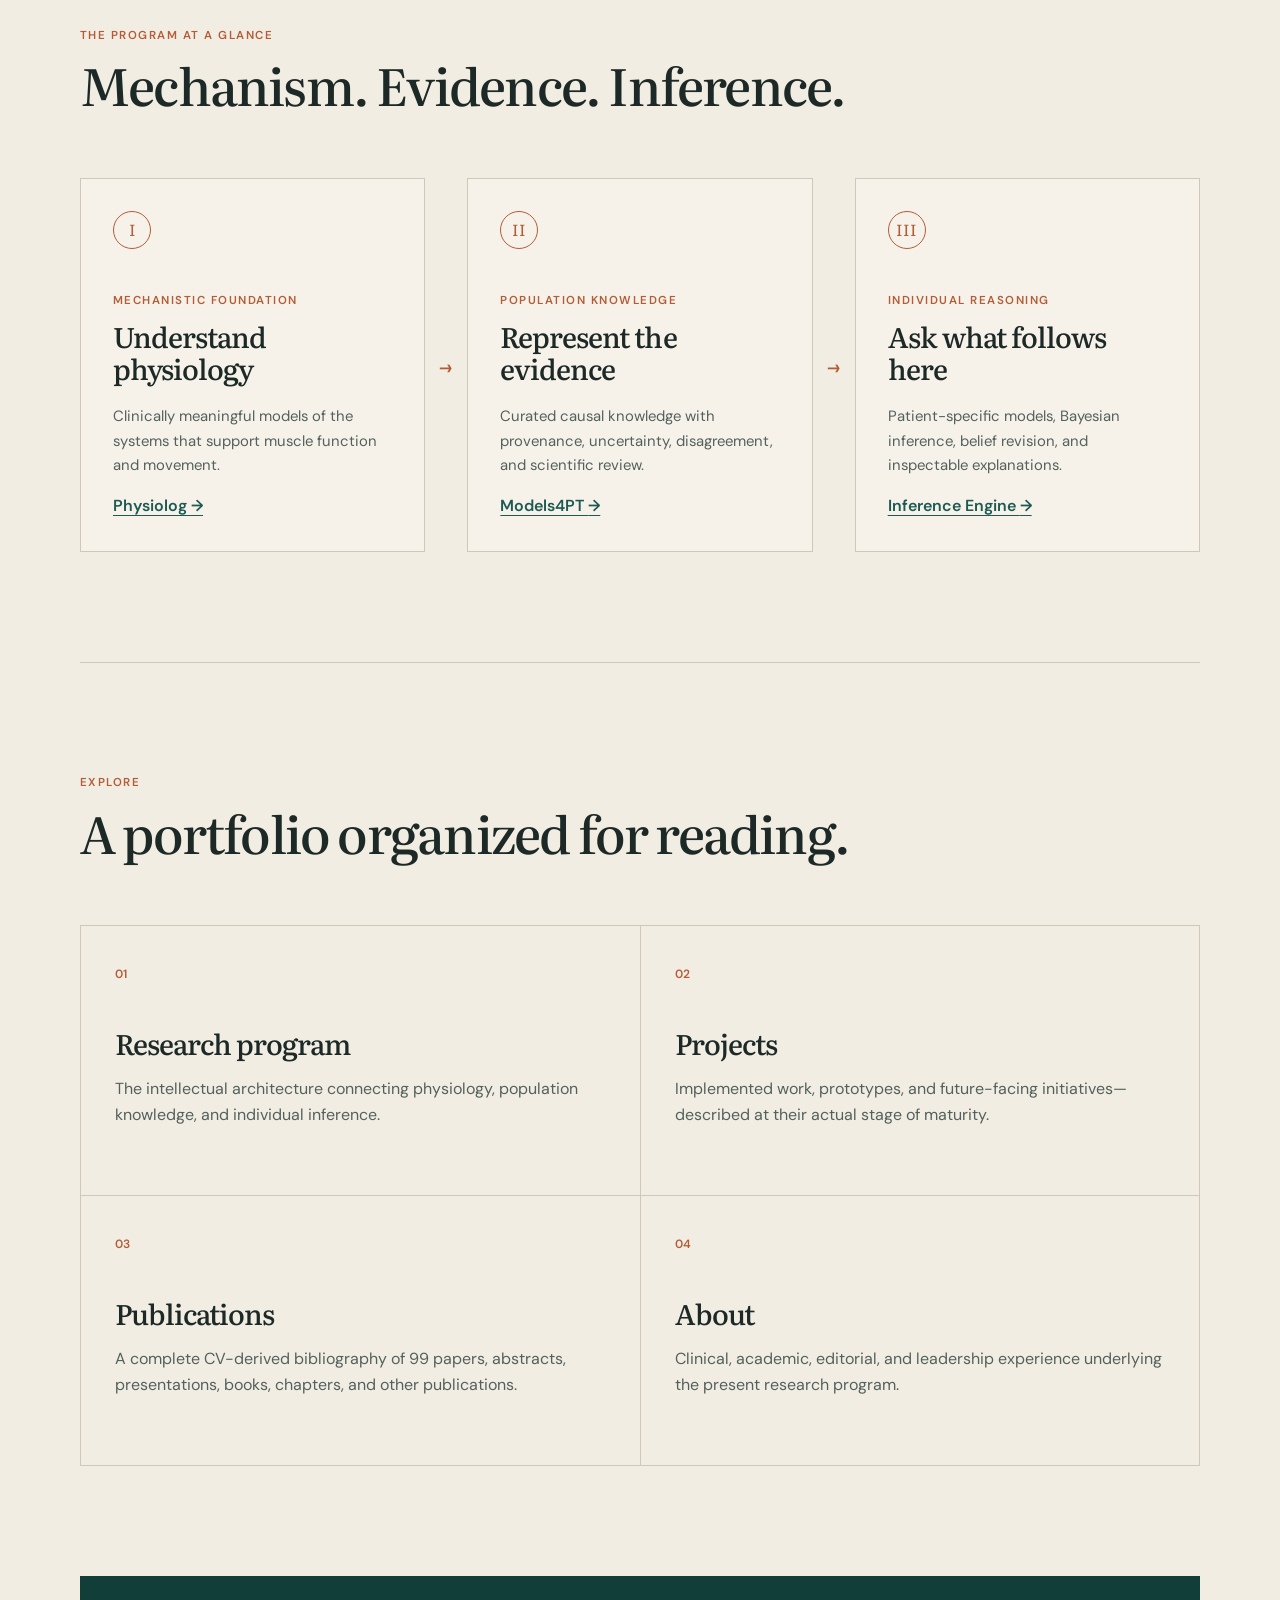
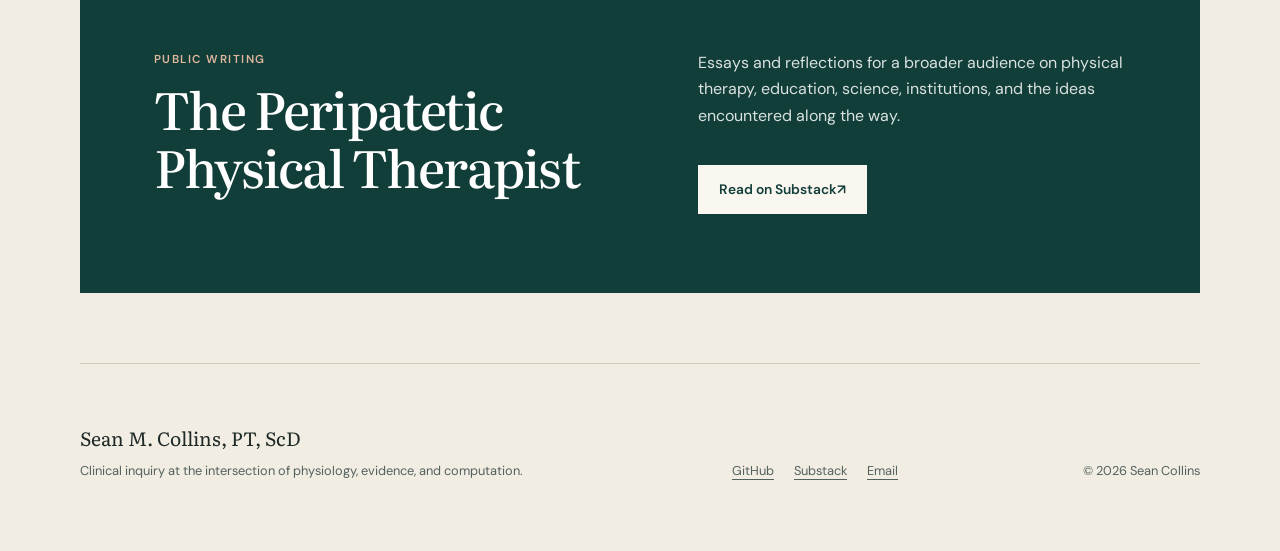
==== commit 3b699ae3: "Split portfolio into focused pages Add a searchable CV-derived bibliography and increase the editori" ====
--- a/index.html
+++ b/index.html
@@ -3,16 +3,10 @@
   <head>
     <meta charset="UTF-8" />
     <meta name="viewport" content="width=device-width, initial-scale=1.0" />
-    <meta
-      name="description"
-      content="Sean Collins is a physical therapist, professor, and clinical inquiry researcher building open tools for physiology education, causal knowledge, and patient-specific inference."
-    />
+    <meta name="description" content="Sean Collins studies how physiology, causal knowledge, and uncertainty can support transparent clinical reasoning." />
     <meta name="theme-color" content="#f2ede3" />
     <meta property="og:title" content="Sean Collins | Clinical Inquiry" />
-    <meta
-      property="og:description"
-      content="A scholarly program connecting physiology, computable causal knowledge, and patient-specific clinical reasoning."
-    />
+    <meta property="og:description" content="A scholarly program connecting physiology, computable causal knowledge, and patient-specific clinical reasoning." />
     <meta property="og:type" content="website" />
     <meta property="og:url" content="https://scollinspt.github.io/" />
     <meta property="og:image" content="https://avatars.githubusercontent.com/u/75478344?v=4" />
@@ -20,378 +14,63 @@
     <link rel="icon" href="favicon.svg" type="image/svg+xml" />
     <link rel="preconnect" href="https://fonts.googleapis.com" />
     <link rel="preconnect" href="https://fonts.gstatic.com" crossorigin />
-    <link
-      href="https://fonts.googleapis.com/css2?family=DM+Sans:wght@400;500;600&family=Literata:opsz,wght@7..72,400;7..72,500;7..72,600&display=swap"
-      rel="stylesheet"
-    />
+    <link href="https://fonts.googleapis.com/css2?family=DM+Sans:wght@400;500;600&family=Literata:opsz,wght@7..72,400;7..72,500;7..72,600&display=swap" rel="stylesheet" />
     <link rel="stylesheet" href="styles.css" />
     <script src="script.js" defer></script>
   </head>
   <body>
     <a class="skip-link" href="#main">Skip to content</a>
-
     <header class="site-header">
-      <a class="wordmark" href="#top" aria-label="Sean Collins, home">
-        <span>SC</span>
-        <strong>Sean Collins</strong>
-      </a>
-      <button class="menu-button" type="button" aria-expanded="false" aria-controls="site-nav">
-        <span class="sr-only">Toggle navigation</span>
-        <span></span><span></span>
-      </button>
+      <a class="wordmark" href="index.html" aria-label="Sean Collins, home"><span>SC</span><strong>Sean Collins</strong></a>
+      <button class="menu-button" type="button" aria-expanded="false" aria-controls="site-nav"><span class="sr-only">Toggle navigation</span><span></span><span></span></button>
       <nav id="site-nav" aria-label="Primary navigation">
-        <a href="#program">Research program</a>
-        <a href="#work">Selected work</a>
-        <a href="#scholarship">Scholarship</a>
-        <a href="#about">About</a>
+        <a href="research.html">Research</a>
+        <a href="projects.html">Projects</a>
+        <a href="publications.html">Publications</a>
+        <a href="about.html">About</a>
       </nav>
     </header>
-
     <main id="main">
-      <section class="hero" id="top">
+      <section class="hero">
         <div class="hero-copy">
           <p class="eyebrow">Physical therapist · Scientist · Educator</p>
           <h1>Building a more explicit path from <em>evidence</em> to clinical judgment.</h1>
-          <p class="hero-summary">
-            I study how physiology, causal knowledge, and uncertainty can be represented
-            computationally—then used to support transparent reasoning about individual patients.
-          </p>
-          <div class="hero-actions">
-            <a class="button button-primary" href="#program">Explore the research program</a>
-            <a class="text-link" href="https://github.com/scollinspt">View my work on GitHub</a>
-          </div>
+          <p class="hero-summary">I study how physiology, causal knowledge, and uncertainty can be represented computationally—then used to support transparent reasoning about individual patients.</p>
+          <div class="hero-actions"><a class="button button-primary" href="research.html">Explore the research program</a><a class="text-link" href="publications.html">View publications</a></div>
         </div>
         <aside class="identity-card" aria-label="Professional profile">
-          <div class="portrait-frame">
-            <img
-              src="https://avatars.githubusercontent.com/u/75478344?v=4"
-              alt="Sean Collins"
-              width="460"
-              height="460"
-            />
-          </div>
-          <div class="identity-copy">
-            <p class="signature">Sean M. Collins, PT, ScD</p>
-            <p>
-              Professor of Clinical Inquiry<br />
-              Doctor of Physical Therapy Program<br />
-              School of Health, Plymouth State University
-            </p>
-          </div>
+          <div class="portrait-frame"><img src="https://avatars.githubusercontent.com/u/75478344?v=4" alt="Sean Collins" width="460" height="460" /></div>
+          <div class="identity-copy"><p class="signature">Sean M. Collins, PT, ScD</p><p>Professor of Clinical Inquiry<br />Doctor of Physical Therapy Program<br />School of Health, Plymouth State University</p></div>
         </aside>
       </section>
-
       <section class="premise ruled-section" aria-labelledby="premise-title">
-        <p class="section-number">01 · The premise</p>
+        <p class="section-number">The premise</p>
         <div class="premise-grid">
           <h2 id="premise-title">Clinical reasoning needs infrastructure.</h2>
-          <div>
-            <p class="lead">
-              Scientific papers tell us about populations. Clinical practice asks what is likely
-              true—and what to do next—for one person.
-            </p>
-            <p>
-              My work examines the space between those two forms of knowledge. It brings together
-              three decades in physical therapy, clinical physiology, cardiovascular research,
-              causal analysis, and education with an emerging program in knowledge representation
-              and scientific AI.
-            </p>
-          </div>
+          <div><p class="lead">Scientific papers tell us about populations. Clinical practice asks what is likely true—and what to do next—for one person.</p><p>My work examines the space between those two forms of knowledge. It brings together three decades in physical therapy, clinical physiology, cardiovascular research, causal analysis, and education with an emerging program in knowledge representation and scientific AI.</p><a class="text-link" href="research.html">How the program fits together →</a></div>
         </div>
       </section>
-
-      <section class="program ruled-section" id="program" aria-labelledby="program-title">
-        <div class="section-heading">
-          <p class="section-number">02 · An integrated research program</p>
-          <h2 id="program-title">From mechanism to evidence to inference.</h2>
-          <p>
-            Three open projects explore different layers of one question: how can computational
-            systems strengthen clinical inquiry without obscuring uncertainty or replacing human
-            judgment?
-          </p>
-        </div>
-
-        <div class="research-path" aria-label="Research program pathway">
-          <article class="path-step">
-            <div class="step-index">I</div>
-            <p class="step-kicker">Mechanistic foundation</p>
-            <h3>Understand physiology</h3>
-            <p>
-              Begin with the mechanisms that support muscle function and movement, expressed
-              through clinically meaningful models.
-            </p>
-            <a href="https://physiolog.org">Physiolog <span aria-hidden="true">↗</span></a>
-          </article>
+      <section class="ruled-section" aria-labelledby="path-title">
+        <div class="section-heading"><p class="section-number">The program at a glance</p><h2 id="path-title">Mechanism. Evidence. Inference.</h2></div>
+        <div class="research-path compact-path" aria-label="Research program pathway">
+          <article class="path-step"><div class="step-index">I</div><p class="step-kicker">Mechanistic foundation</p><h3>Understand physiology</h3><p>Clinically meaningful models of the systems that support muscle function and movement.</p><a href="projects.html#physiolog">Physiolog <span aria-hidden="true">→</span></a></article>
           <div class="path-arrow" aria-hidden="true">→</div>
-          <article class="path-step">
-            <div class="step-index">II</div>
-            <p class="step-kicker">Population knowledge</p>
-            <h3>Represent the evidence</h3>
-            <p>
-              Turn literature into curated causal knowledge while preserving provenance,
-              uncertainty, disagreement, and scientific review.
-            </p>
-            <a href="https://github.com/scollinspt/Models4PT"
-              >Models4PT <span aria-hidden="true">↗</span></a
-            >
-          </article>
+          <article class="path-step"><div class="step-index">II</div><p class="step-kicker">Population knowledge</p><h3>Represent the evidence</h3><p>Curated causal knowledge with provenance, uncertainty, disagreement, and scientific review.</p><a href="projects.html#models4pt">Models4PT <span aria-hidden="true">→</span></a></article>
           <div class="path-arrow" aria-hidden="true">→</div>
-          <article class="path-step">
-            <div class="step-index">III</div>
-            <p class="step-kicker">Individual reasoning</p>
-            <h3>Ask what follows here</h3>
-            <p>
-              Explore causal models, Bayesian inference, and iterative belief revision for
-              inspectable, patient-specific explanations.
-            </p>
-            <a href="https://github.com/scollinspt/Clinical-Inference-Engine"
-              >Inference Engine <span aria-hidden="true">↗</span></a
-            >
-          </article>
-        </div>
-
-        <blockquote>
-          <p>
-            The aim is not to automate clinical judgment. It is to make the knowledge,
-            assumptions, uncertainty, and inferential steps supporting that judgment more
-            explicit.
-          </p>
-        </blockquote>
-      </section>
-
-      <section class="work ruled-section" id="work" aria-labelledby="work-title">
-        <div class="section-heading">
-          <p class="section-number">03 · Selected work</p>
-          <h2 id="work-title">Open projects in clinical inquiry.</h2>
-        </div>
-
-        <div class="project-list">
-          <article class="project project-featured">
-            <div class="project-meta">
-              <span>Education · Open textbook · Simulations</span>
-              <span>In active use</span>
-            </div>
-            <div class="project-body">
-              <div>
-                <p class="project-number">01</p>
-                <h3>Physiolog</h3>
-              </div>
-              <div class="project-description">
-                <p class="project-lead">
-                  A muscle-centered approach to clinical physiology for physical therapy.
-                </p>
-                <p>
-                  Physiolog combines a 12-chapter open textbook with interactive cardiovascular
-                  models. It treats circulation, respiration, renal regulation, and extracellular
-                  fluid as integrated support systems for muscle function and movement.
-                </p>
-                <div class="tags" aria-label="Physiolog technologies">
-                  <span>Next.js</span><span>TypeScript</span><span>LaTeX</span
-                  ><span>GitHub Pages</span>
-                </div>
-                <div class="project-links">
-                  <a class="button button-small" href="https://physiolog.org">Visit Physiolog</a>
-                  <a class="text-link" href="https://github.com/scollinspt/physiolog"
-                    >Source code</a
-                  >
-                </div>
-              </div>
-            </div>
-            <div class="model-figure" aria-label="A muscle-centered model of physiology">
-              <div class="model-core">
-                <span>Movement</span>
-                <strong>Muscle</strong>
-                <span>Tension</span>
-              </div>
-              <div class="orbit orbit-one"><span>Circulation</span></div>
-              <div class="orbit orbit-two"><span>Respiration</span></div>
-              <div class="orbit orbit-three"><span>Regulation</span></div>
-            </div>
-          </article>
-
-          <article class="project">
-            <div class="project-meta">
-              <span>Causal knowledge · Ontology · Evidence</span>
-              <span>Research prototype</span>
-            </div>
-            <div class="project-body">
-              <div>
-                <p class="project-number">02</p>
-                <h3>Models4PT</h3>
-              </div>
-              <div class="project-description">
-                <p class="project-lead">
-                  Infrastructure for transparent, computable causal knowledge in rehabilitation.
-                </p>
-                <p>
-                  Models4PT tests how concepts, measurements, evidence, causal claims, and curation
-                  decisions can remain distinct but connected. Its safeguards are deliberate:
-                  association is not causation, extracted text is not accepted knowledge, and
-                  diagrams are views rather than the canonical record.
-                </p>
-                <div class="tags" aria-label="Models4PT technologies">
-                  <span>Python</span><span>FastAPI</span><span>React</span
-                  ><span>Knowledge representation</span>
-                </div>
-                <div class="project-links">
-                  <a class="button button-small" href="https://github.com/scollinspt/Models4PT"
-                    >Explore the repository</a
-                  >
-                </div>
-              </div>
-            </div>
-          </article>
-
-          <article class="project">
-            <div class="project-meta">
-              <span>Bayesian inference · Clinical AI · Explanation</span>
-              <span>Concept stage</span>
-            </div>
-            <div class="project-body">
-              <div>
-                <p class="project-number">03</p>
-                <h3>Clinical Inference Engine</h3>
-              </div>
-              <div class="project-description">
-                <p class="project-lead">
-                  A research initiative for patient-specific, uncertainty-aware clinical
-                  reasoning.
-                </p>
-                <p>
-                  The project defines the future inference layer of the program: patient-specific
-                  causal models, Bayesian updating, diagnostic hypothesis comparison, temporal
-                  reasoning, and inspectable explanations. It is intentionally presented as a
-                  direction—not yet as runnable software.
-                </p>
-                <div class="tags" aria-label="Clinical Inference Engine research areas">
-                  <span>Causal models</span><span>Bayesian reasoning</span
-                  ><span>Explainable AI</span>
-                </div>
-                <div class="project-links">
-                  <a
-                    class="button button-small"
-                    href="https://github.com/scollinspt/Clinical-Inference-Engine"
-                    >Read the research direction</a
-                  >
-                  <a class="text-link" href="https://philpapers.org/rec/COLFPK">Read the preprint</a>
-                </div>
-              </div>
-            </div>
-          </article>
+          <article class="path-step"><div class="step-index">III</div><p class="step-kicker">Individual reasoning</p><h3>Ask what follows here</h3><p>Patient-specific models, Bayesian inference, belief revision, and inspectable explanations.</p><a href="projects.html#inference-engine">Inference Engine <span aria-hidden="true">→</span></a></article>
         </div>
       </section>
-
-      <section class="scholarship ruled-section" id="scholarship" aria-labelledby="scholarship-title">
-        <div class="section-heading">
-          <p class="section-number">04 · Selected scholarship</p>
-          <h2 id="scholarship-title">A foundation in physiology, evidence, and causal explanation.</h2>
-          <p>
-            My scholarship spans clinical physiology, cardiovascular outcomes, occupational
-            stress, heart rate variability, research methods, and the philosophy of clinical
-            knowledge.
-          </p>
-        </div>
-
-        <div class="publication-grid">
-          <article class="publication publication-highlight">
-            <span class="pub-year">2026</span>
-            <p class="pub-type">Preprint · Philosophy of medicine</p>
-            <h3>From Population Knowledge to Patient Reasoning</h3>
-            <p>Instantiation and dynamic clinical inquiry.</p>
-            <a href="https://philpapers.org/rec/COLFPK">Read on PhilPapers <span>↗</span></a>
-          </article>
-          <article class="publication">
-            <span class="pub-year">2024</span>
-            <p class="pub-type">Open educational resource</p>
-            <h3>Clinical Physiology: A Muscle-Centered Approach</h3>
-            <p>An open textbook connecting physiological mechanisms to physical therapy.</p>
-            <a href="https://physiolog.org/textbook">Read the textbook <span>↗</span></a>
-          </article>
-          <article class="publication">
-            <span class="pub-year">2020</span>
-            <p class="pub-type">Clinical practice guideline</p>
-            <h3>Physical Therapy for Patients with Chronic Heart Failure</h3>
-            <p>Evidence-based guidance published in <cite>Physical Therapy</cite>.</p>
-            <a href="https://doi.org/10.1093/ptj/pzz127">View publication <span>↗</span></a>
-          </article>
-          <article class="publication">
-            <span class="pub-year">2018</span>
-            <p class="pub-type">Linda Crane Lecture</p>
-            <h3>Synthesis: Causal Models, Causal Knowledge</h3>
-            <p>
-              Recognized for outstanding and enduring contributions to physical therapy practice.
-            </p>
-          </article>
-        </div>
-
-        <div class="scholarship-note">
-          <p>
-            The longer arc includes more than 25 years of peer-reviewed work and collaboration
-            across physical therapy, biomedical engineering, epidemiology, ergonomics, and
-            cardiovascular science.
-          </p>
+      <section class="home-links ruled-section" aria-labelledby="explore-title">
+        <div class="section-heading"><p class="section-number">Explore</p><h2 id="explore-title">A portfolio organized for reading.</h2></div>
+        <div class="portal-grid">
+          <a class="portal-card" href="research.html"><span>01</span><h3>Research program</h3><p>The intellectual architecture connecting physiology, population knowledge, and individual inference.</p></a>
+          <a class="portal-card" href="projects.html"><span>02</span><h3>Projects</h3><p>Implemented work, prototypes, and future-facing initiatives—described at their actual stage of maturity.</p></a>
+          <a class="portal-card" href="publications.html"><span>03</span><h3>Publications</h3><p>A complete CV-derived bibliography of 99 papers, abstracts, presentations, books, chapters, and other publications.</p></a>
+          <a class="portal-card" href="about.html"><span>04</span><h3>About</h3><p>Clinical, academic, editorial, and leadership experience underlying the present research program.</p></a>
         </div>
       </section>
-
-      <section class="about ruled-section" id="about" aria-labelledby="about-title">
-        <div class="about-intro">
-          <p class="section-number">05 · About</p>
-          <h2 id="about-title">Scholar, clinician, builder.</h2>
-        </div>
-        <div class="about-body">
-          <p class="lead">
-            I am a physical therapist and Professor of Clinical Inquiry in the Doctor of Physical
-            Therapy Program at Plymouth State University.
-          </p>
-          <p>
-            My training includes a Doctor of Science in ergonomics and human factors engineering,
-            an MS in physical therapy, and a BS in exercise physiology. Across academic and
-            clinical roles, I have worked in cardiopulmonary rehabilitation, physiological
-            measurement, evidence synthesis, clinical practice guideline development, and
-            professional education.
-          </p>
-          <p>
-            I founded Plymouth State’s Doctor of Physical Therapy program and have served as a
-            department chair, editor-in-chief, research mentor, and interdisciplinary collaborator.
-            I now teach clinical physiology and a three-course clinical inquiry sequence while
-            developing open scholarly infrastructure for the next phase of this work.
-          </p>
-          <div class="credentials">
-            <div><strong>30+</strong><span>years teaching physiology and physical therapy</span></div>
-            <div><strong>25+</strong><span>years of peer-reviewed clinical and quantitative research</span></div>
-            <div><strong>3</strong><span>connected open projects in clinical inquiry</span></div>
-          </div>
-        </div>
-      </section>
-
-      <section class="writing" aria-labelledby="writing-title">
-        <div>
-          <p class="section-number">Public writing</p>
-          <h2 id="writing-title">The Peripatetic Physical Therapist</h2>
-        </div>
-        <div>
-          <p>
-            Essays and reflections for a broader audience on physical therapy, education, science,
-            institutions, and the ideas encountered along the way.
-          </p>
-          <a class="button button-light" href="https://peripateticpt.substack.com/"
-            >Read on Substack <span aria-hidden="true">↗</span></a
-          >
-        </div>
-      </section>
+      <section class="writing" aria-labelledby="writing-title"><div><p class="section-number">Public writing</p><h2 id="writing-title">The Peripatetic Physical Therapist</h2></div><div><p>Essays and reflections for a broader audience on physical therapy, education, science, institutions, and the ideas encountered along the way.</p><a class="button button-light" href="https://peripateticpt.substack.com/">Read on Substack <span aria-hidden="true">↗</span></a></div></section>
     </main>
-
-    <footer>
-      <div>
-        <p class="footer-name">Sean M. Collins, PT, ScD</p>
-        <p>Clinical inquiry at the intersection of physiology, evidence, and computation.</p>
-      </div>
-      <div class="footer-links">
-        <a href="https://github.com/scollinspt">GitHub</a>
-        <a href="https://peripateticpt.substack.com/">Substack</a>
-        <a href="mailto:smcollins1@plymouth.edu">Email</a>
-      </div>
-      <p class="copyright">© <span id="year">2026</span> Sean Collins</p>
-    </footer>
+    <footer><div><p class="footer-name">Sean M. Collins, PT, ScD</p><p>Clinical inquiry at the intersection of physiology, evidence, and computation.</p></div><div class="footer-links"><a href="https://github.com/scollinspt">GitHub</a><a href="https://peripateticpt.substack.com/">Substack</a><a href="mailto:smcollins1@plymouth.edu">Email</a></div><p class="copyright">© <span id="year">2026</span> Sean Collins</p></footer>
   </body>
 </html>
--- a/styles.css
+++ b/styles.css
@@ -1,865 +1,183 @@
 :root {
-  --paper: #f2ede3;
-  --paper-light: #faf7f0;
-  --ink: #1c2926;
-  --ink-soft: #53615d;
-  --teal: #1c5a53;
-  --teal-dark: #123e39;
-  --copper: #b35c37;
-  --line: #cfc7b8;
-  --serif: "Literata", Georgia, serif;
-  --sans: "DM Sans", Arial, sans-serif;
-  --page: min(1180px, calc(100vw - 48px));
+  --paper: #f2ede3; --paper-light: #faf7f0; --ink: #1c2926; --ink-soft: #53615d;
+  --teal: #1c5a53; --teal-dark: #123e39; --copper: #b35c37; --line: #cfc7b8;
+  --serif: "Literata", Georgia, serif; --sans: "DM Sans", Arial, sans-serif;
+  --page: min(1120px, calc(100vw - 96px));
 }
-
-* {
-  box-sizing: border-box;
+* { box-sizing: border-box; }
+html { scroll-behavior: smooth; }
+body { margin: 0; color: var(--ink); background: var(--paper); font-family: var(--sans); font-size: 16px; line-height: 1.65; }
+a { color: inherit; text-decoration-thickness: 1px; text-underline-offset: 4px; }
+img { display: block; max-width: 100%; }
+h1, h2, h3, p { margin-top: 0; }
+h1, h2, h3 { font-family: var(--serif); font-weight: 500; letter-spacing: -0.035em; line-height: 1.12; }
+h1 { max-width: 900px; margin-bottom: 32px; font-size: clamp(3.35rem, 7vw, 7rem); }
+h1 em { color: var(--copper); font-weight: 400; }
+h2 { margin-bottom: 24px; font-size: clamp(2.2rem, 4vw, 3.8rem); }
+h3 { font-size: clamp(1.4rem, 2.2vw, 2.05rem); }
+.skip-link { position: fixed; z-index: 100; top: 12px; left: 12px; padding: 10px 16px; color: white; background: var(--teal-dark); transform: translateY(-150%); }
+.skip-link:focus { transform: translateY(0); }
+.sr-only { position: absolute; width: 1px; height: 1px; padding: 0; overflow: hidden; clip: rect(0, 0, 0, 0); white-space: nowrap; border: 0; }
+.site-header { display: flex; align-items: center; justify-content: space-between; width: var(--page); min-height: 92px; margin: 0 auto; border-bottom: 1px solid var(--line); }
+.wordmark { display: flex; gap: 13px; align-items: center; text-decoration: none; }
+.wordmark span { display: grid; width: 38px; height: 38px; color: var(--paper-light); background: var(--teal); font-family: var(--serif); font-size: 0.8rem; place-items: center; }
+.wordmark strong { font-size: 0.88rem; font-weight: 600; letter-spacing: 0.06em; text-transform: uppercase; }
+#site-nav { display: flex; gap: 28px; }
+#site-nav a { position: relative; color: var(--ink-soft); font-size: 0.87rem; text-decoration: none; }
+#site-nav a:hover, #site-nav a:focus-visible, #site-nav a[aria-current="page"] { color: var(--copper); }
+#site-nav a[aria-current="page"]::after { position: absolute; right: 0; bottom: -8px; left: 0; height: 1px; background: var(--copper); content: ""; }
+.menu-button { display: none; }
+.hero { display: grid; grid-template-columns: minmax(0, 3fr) minmax(250px, 1fr); gap: clamp(48px, 8vw, 110px); align-items: end; width: var(--page); min-height: calc(100vh - 92px); padding: 96px 0 88px; }
+.page-hero { width: var(--page); min-height: 550px; margin: 0 auto; padding: 110px 0 90px; border-bottom: 1px solid var(--line); }
+.page-hero h1 { max-width: 980px; }
+.about-hero { display: grid; grid-template-columns: 2fr minmax(220px, 0.65fr); gap: 9vw; align-items: end; }
+.eyebrow, .section-number, .project-meta, .project-number, .step-kicker, .pub-type, .bibliography-kicker { font-size: 0.72rem; font-weight: 600; letter-spacing: 0.13em; text-transform: uppercase; }
+.eyebrow, .section-number, .step-kicker, .pub-type, .bibliography-kicker { color: var(--copper); }
+.hero-summary { max-width: 700px; margin-bottom: 36px; color: var(--ink-soft); font-family: var(--serif); font-size: clamp(1.15rem, 2vw, 1.5rem); line-height: 1.55; }
+.hero-actions, .project-links { display: flex; flex-wrap: wrap; gap: 24px; align-items: center; }
+.button { display: inline-flex; align-items: center; justify-content: center; min-height: 49px; padding: 10px 20px; border: 1px solid var(--teal); font-size: 0.86rem; font-weight: 600; text-decoration: none; }
+.button:hover, .button:focus-visible { color: white; background: var(--copper); border-color: var(--copper); }
+.button-primary { color: white; background: var(--teal); }
+.button-small { min-height: 43px; padding: 8px 16px; }
+.button-light { margin-top: 20px; color: var(--teal-dark); background: var(--paper-light); border-color: var(--paper-light); }
+.text-link { font-size: 0.88rem; font-weight: 600; }
+.identity-card { padding-bottom: 8px; }
+.portrait-frame { position: relative; margin-bottom: 24px; }
+.portrait-frame::before { position: absolute; z-index: -1; inset: -12px 12px 12px -12px; border: 1px solid var(--copper); content: ""; }
+.portrait-frame img { width: 100%; aspect-ratio: 1; filter: grayscale(20%) sepia(8%); object-fit: cover; }
+.identity-copy { padding-left: 12px; border-left: 2px solid var(--copper); color: var(--ink-soft); font-size: 0.82rem; line-height: 1.55; }
+.identity-copy p { margin-bottom: 0; }
+.identity-copy .signature { margin-bottom: 7px; color: var(--ink); font-family: var(--serif); font-size: 1.12rem; }
+.ruled-section { width: var(--page); margin: 0 auto; padding: 110px 0; border-top: 1px solid var(--line); }
+.page-hero + .ruled-section { border-top: 0; }
+.premise-grid, .split-callout { display: grid; grid-template-columns: 1fr 1fr; gap: 9vw; margin-top: 42px; }
+.split-callout { margin-top: 0; }
+.premise-grid h2 { max-width: 500px; }
+.premise-grid > div { max-width: 600px; }
+.lead { color: var(--teal-dark); font-family: var(--serif); font-size: 1.35rem; line-height: 1.55; }
+.section-heading { max-width: 820px; margin-bottom: 64px; }
+.section-heading > p:last-child { max-width: 670px; color: var(--ink-soft); font-size: 1.05rem; }
+.research-path { display: grid; grid-template-columns: 1fr 42px 1fr 42px 1fr; align-items: stretch; }
+.path-step { position: relative; display: flex; flex-direction: column; min-height: 380px; padding: 32px; border: 1px solid var(--line); background: rgb(250 247 240 / 45%); }
+.compact-path .path-step { min-height: 350px; }
+.step-index { display: grid; width: 38px; height: 38px; margin-bottom: 42px; border: 1px solid var(--copper); border-radius: 50%; color: var(--copper); font-family: var(--serif); place-items: center; }
+.path-step h3 { margin-bottom: 20px; }
+.path-step p:not(.step-kicker) { color: var(--ink-soft); font-size: 0.93rem; }
+.path-step a { margin-top: auto; color: var(--teal); font-weight: 600; }
+.path-arrow { display: grid; color: var(--copper); font-family: var(--serif); font-size: 1.5rem; place-items: center; }
+.portal-grid, .principle-grid, .experience-grid { display: grid; grid-template-columns: repeat(2, 1fr); border-top: 1px solid var(--line); border-left: 1px solid var(--line); }
+.portal-card, .principle-grid article, .experience-grid article { min-height: 270px; padding: 34px; border-right: 1px solid var(--line); border-bottom: 1px solid var(--line); }
+.portal-card { text-decoration: none; }
+.portal-card > span, .principle-grid article > span { color: var(--copper); font-size: 0.75rem; font-weight: 600; }
+.portal-card h3, .principle-grid h3, .experience-grid h3 { margin: 42px 0 16px; }
+.portal-card p, .principle-grid p, .experience-grid p { color: var(--ink-soft); }
+.portal-card:hover, .portal-card:focus-visible { color: white; background: var(--teal); outline: 0; }
+.portal-card:hover p, .portal-card:focus-visible p { color: #d9e2df; }
+.principle-grid article, .experience-grid article { min-height: 300px; }
+blockquote { max-width: 850px; margin: 0 auto; padding: 50px 48px 120px; color: var(--teal-dark); text-align: center; }
+blockquote p { font-family: var(--serif); font-size: clamp(1.5rem, 2.8vw, 2.35rem); line-height: 1.45; }
+blockquote::before { display: block; width: 80px; height: 1px; margin: 0 auto 32px; background: var(--copper); content: ""; }
+.project-list { padding-top: 0; }
+.project { position: relative; padding: 80px 0; overflow: hidden; border-bottom: 1px solid var(--line); scroll-margin-top: 30px; }
+.project:first-child { padding-top: 30px; }
+.project-meta { display: flex; justify-content: space-between; margin-bottom: 52px; color: var(--ink-soft); }
+.project-meta span:last-child { color: var(--copper); }
+.project-body { display: grid; grid-template-columns: 1fr 2fr; gap: 7vw; }
+.project-number { margin-bottom: 16px; color: var(--copper); }
+.project h2 { margin-bottom: 0; font-size: clamp(2.2rem, 4.8vw, 4.7rem); }
+.project-description { max-width: 680px; }
+.project-description > p { color: var(--ink-soft); }
+.project-description .project-lead { color: var(--ink); font-family: var(--serif); font-size: 1.28rem; }
+.tags { display: flex; flex-wrap: wrap; gap: 8px; margin: 28px 0 32px; }
+.tags span { padding: 5px 10px; border: 1px solid var(--line); color: var(--ink-soft); font-size: 0.75rem; }
+.model-figure { position: relative; width: min(100%, 650px); height: 340px; margin: 70px auto 0; }
+.model-core, .orbit { position: absolute; top: 50%; left: 50%; display: grid; border-radius: 50%; transform: translate(-50%, -50%); place-items: center; }
+.model-core { z-index: 4; width: 160px; height: 160px; color: white; background: var(--teal); box-shadow: 0 16px 35px rgb(28 90 83 / 20%); text-align: center; }
+.model-core strong { font-family: var(--serif); font-size: 1.55rem; }
+.model-core span { font-size: 0.65rem; letter-spacing: 0.12em; text-transform: uppercase; }
+.orbit { border: 1px solid var(--line); }
+.orbit span { position: absolute; padding: 5px 9px; color: var(--ink-soft); background: var(--paper); font-size: 0.72rem; letter-spacing: 0.08em; text-transform: uppercase; }
+.orbit-one { width: 270px; height: 210px; }.orbit-one span { top: -14px; }
+.orbit-two { width: 410px; height: 275px; }.orbit-two span { right: -28px; }
+.orbit-three { width: 560px; height: 335px; }.orbit-three span { bottom: 2px; }
+.about { display: grid; grid-template-columns: 1fr 1.5fr; gap: 9vw; }
+.about-intro { position: sticky; top: 40px; align-self: start; }
+.about-body > p:not(.lead) { color: var(--ink-soft); }
+.credentials { display: grid; grid-template-columns: repeat(3, 1fr); gap: 18px; margin-top: 48px; }
+.credentials div { padding-top: 18px; border-top: 2px solid var(--copper); }
+.credentials strong, .credentials span { display: block; }
+.credentials strong { margin-bottom: 8px; font-family: var(--serif); font-size: 2rem; font-weight: 500; }
+.credentials span { color: var(--ink-soft); font-size: 0.72rem; line-height: 1.45; }
+.writing { display: grid; grid-template-columns: 1fr 1fr; gap: 9vw; width: var(--page); margin: 0 auto 70px; padding: 74px; color: white; background: var(--teal-dark); }
+.writing .section-number { color: #dfb69e; }
+.writing p { max-width: 520px; color: #d9e2df; }
+.bibliography-note { max-width: 660px; color: var(--ink-soft); font-size: 0.86rem; }
+.bibliography-tools { position: sticky; z-index: 5; top: 0; width: var(--page); margin: 0 auto; padding: 28px 0 24px; border-bottom: 1px solid var(--line); background: rgb(242 237 227 / 96%); backdrop-filter: blur(8px); }
+.bibliography-tools > label { display: block; margin-bottom: 8px; color: var(--copper); font-size: 0.72rem; font-weight: 600; letter-spacing: 0.12em; text-transform: uppercase; }
+.search-row { display: grid; grid-template-columns: 1fr auto; gap: 22px; align-items: center; }
+#publication-search { width: 100%; padding: 13px 0; border: 0; border-bottom: 1px solid var(--ink); outline: 0; color: var(--ink); background: transparent; font: 1.05rem var(--serif); }
+#publication-search:focus { border-color: var(--copper); box-shadow: 0 1px var(--copper); }
+#publication-result-count { color: var(--ink-soft); font-size: 0.8rem; white-space: nowrap; }
+.category-links { display: flex; flex-wrap: wrap; gap: 8px 20px; margin-top: 18px; }
+.category-links a { color: var(--ink-soft); font-size: 0.76rem; }
+.bibliography-section { width: var(--page); margin: 0 auto; padding: 90px 0; border-bottom: 1px solid var(--line); scroll-margin-top: 180px; }
+.bibliography-heading { display: grid; grid-template-columns: 1fr auto; gap: 30px; align-items: end; margin-bottom: 48px; }
+.bibliography-heading h2 { max-width: 780px; margin-bottom: 0; }
+.bibliography-heading > a { color: var(--ink-soft); font-size: 0.76rem; }
+.bibliography-list { margin: 0; padding: 0; border-top: 1px solid var(--line); list-style: none; }
+.bibliography-list li { display: grid; grid-template-columns: 72px 1fr; gap: 28px; padding: 24px 0; border-bottom: 1px solid var(--line); }
+.bibliography-list li[hidden], .bibliography-section[hidden] { display: none; }
+.bibliography-list p { max-width: 900px; margin-bottom: 0; color: var(--ink-soft); }
+.bibliography-list a { color: var(--teal); overflow-wrap: anywhere; }
+.citation-year { color: var(--copper); font-family: var(--serif); font-size: 1.08rem; }
+.status-label { display: inline-block; margin-left: 8px; padding: 2px 7px; border: 1px solid var(--copper); color: var(--copper); font: 0.64rem var(--sans); letter-spacing: 0.06em; text-transform: uppercase; }
+footer { display: grid; grid-template-columns: 2fr 1fr auto; gap: 50px; align-items: end; width: var(--page); margin: 0 auto; padding: 58px 0 70px; border-top: 1px solid var(--line); color: var(--ink-soft); font-size: 0.8rem; }
+footer p { margin-bottom: 0; }
+.footer-name { margin-bottom: 6px; color: var(--ink); font-family: var(--serif); font-size: 1.2rem; }
+.footer-links { display: flex; gap: 20px; }
+.copyright { white-space: nowrap; }
+@media (max-width: 900px) {
+  :root { --page: min(100% - 48px, 720px); }
+  .site-header { position: relative; }
+  .menu-button { display: grid; width: 42px; height: 42px; padding: 11px; border: 0; background: transparent; place-content: center; }
+  .menu-button span:not(.sr-only) { display: block; width: 22px; height: 1px; margin: 3px 0; background: var(--ink); }
+  #site-nav { position: absolute; z-index: 10; top: 76px; right: 0; left: 0; display: none; flex-direction: column; gap: 0; padding: 12px 20px; background: var(--paper-light); box-shadow: 0 12px 20px rgb(28 41 38 / 8%); }
+  #site-nav.open { display: flex; }
+  #site-nav a { padding: 12px 0; }
+  #site-nav a[aria-current="page"]::after { display: none; }
+  .hero { grid-template-columns: 1fr; min-height: auto; padding: 82px 0; }
+  .page-hero { min-height: 0; padding: 82px 0; }
+  .about-hero { grid-template-columns: 1fr; }
+  .about-hero .portrait-frame { max-width: 280px; }
+  .identity-card { display: grid; grid-template-columns: 180px 1fr; gap: 30px; align-items: end; max-width: 520px; }
+  .identity-card .portrait-frame { margin-bottom: 0; }
+  .premise-grid, .about, .split-callout, .writing { grid-template-columns: 1fr; gap: 35px; }
+  .research-path { grid-template-columns: 1fr; }
+  .path-arrow { height: 42px; transform: rotate(90deg); }
+  .path-step { min-height: 310px; }
+  .about-intro { position: static; }
+  .writing { padding: 52px; }
+  .bibliography-tools { position: static; }
+  footer { grid-template-columns: 1fr; gap: 28px; }
 }
-
-html {
-  scroll-behavior: smooth;
+@media (max-width: 620px) {
+  :root { --page: calc(100vw - 36px); }
+  h1 { font-size: clamp(3rem, 14vw, 4.7rem); }
+  .site-header { min-height: 76px; }
+  .hero, .page-hero { padding: 64px 0; }
+  .identity-card { grid-template-columns: 112px 1fr; gap: 20px; }
+  .ruled-section { padding: 78px 0; }
+  .portal-grid, .principle-grid, .experience-grid, .credentials { grid-template-columns: 1fr; }
+  .portal-card, .principle-grid article, .experience-grid article { min-height: 0; }
+  .project-meta { gap: 20px; }
+  .project-body { grid-template-columns: 1fr; gap: 28px; }
+  .project h2 { font-size: 2.7rem; }
+  .model-figure { height: 290px; transform: scale(0.72); }
+  .writing { width: 100%; margin-bottom: 0; padding: 64px 24px; }
+  .search-row { grid-template-columns: 1fr; gap: 8px; }
+  .bibliography-section { padding: 70px 0; }
+  .bibliography-heading { grid-template-columns: 1fr; }
+  .bibliography-heading > a { display: none; }
+  .bibliography-list li { grid-template-columns: 52px 1fr; gap: 16px; padding: 22px 0; }
 }
-
-body {
-  margin: 0;
-  color: var(--ink);
-  background: var(--paper);
-  font-family: var(--sans);
-  font-size: 16px;
-  line-height: 1.65;
-}
-
-a {
-  color: inherit;
-  text-decoration-thickness: 1px;
-  text-underline-offset: 4px;
-}
-
-img {
-  display: block;
-  max-width: 100%;
-}
-
-h1,
-h2,
-h3,
-p {
-  margin-top: 0;
-}
-
-h1,
-h2,
-h3 {
-  font-family: var(--serif);
-  font-weight: 500;
-  letter-spacing: -0.035em;
-  line-height: 1.12;
-}
-
-h1 {
-  max-width: 850px;
-  margin-bottom: 32px;
-  font-size: clamp(3.35rem, 7.2vw, 7.2rem);
-}
-
-h1 em {
-  color: var(--copper);
-  font-weight: 400;
-}
-
-h2 {
-  margin-bottom: 24px;
-  font-size: clamp(2.25rem, 4vw, 4rem);
-}
-
-h3 {
-  font-size: clamp(1.45rem, 2.3vw, 2.2rem);
-}
-
-.skip-link {
-  position: fixed;
-  z-index: 100;
-  top: 12px;
-  left: 12px;
-  padding: 10px 16px;
-  color: white;
-  background: var(--teal-dark);
-  transform: translateY(-150%);
-}
-
-.skip-link:focus {
-  transform: translateY(0);
-}
-
-.sr-only {
-  position: absolute;
-  width: 1px;
-  height: 1px;
-  padding: 0;
-  overflow: hidden;
-  clip: rect(0, 0, 0, 0);
-  white-space: nowrap;
-  border: 0;
-}
-
-.site-header {
-  display: flex;
-  align-items: center;
-  justify-content: space-between;
-  width: var(--page);
-  min-height: 92px;
-  margin: 0 auto;
-  border-bottom: 1px solid var(--line);
-}
-
-.wordmark {
-  display: flex;
-  gap: 13px;
-  align-items: center;
-  text-decoration: none;
-}
-
-.wordmark span {
-  display: grid;
-  width: 38px;
-  height: 38px;
-  color: var(--paper-light);
-  background: var(--teal);
-  font-family: var(--serif);
-  font-size: 0.8rem;
-  place-items: center;
-}
-
-.wordmark strong {
-  font-size: 0.88rem;
-  font-weight: 600;
-  letter-spacing: 0.06em;
-  text-transform: uppercase;
-}
-
-nav {
-  display: flex;
-  gap: 28px;
-}
-
-nav a {
-  color: var(--ink-soft);
-  font-size: 0.87rem;
-  text-decoration: none;
-}
-
-nav a:hover,
-nav a:focus-visible {
-  color: var(--copper);
-}
-
-.menu-button {
-  display: none;
-}
-
-.hero {
-  display: grid;
-  grid-template-columns: minmax(0, 3fr) minmax(250px, 1fr);
-  gap: clamp(48px, 9vw, 120px);
-  align-items: end;
-  width: var(--page);
-  min-height: calc(100vh - 92px);
-  padding: 100px 0 88px;
-}
-
-.eyebrow,
-.section-number,
-.project-meta,
-.project-number,
-.step-kicker,
-.pub-type {
-  font-size: 0.72rem;
-  font-weight: 600;
-  letter-spacing: 0.13em;
-  text-transform: uppercase;
-}
-
-.eyebrow,
-.section-number,
-.step-kicker,
-.pub-type {
-  color: var(--copper);
-}
-
-.hero-summary {
-  max-width: 680px;
-  margin-bottom: 36px;
-  color: var(--ink-soft);
-  font-family: var(--serif);
-  font-size: clamp(1.15rem, 2vw, 1.5rem);
-  line-height: 1.55;
-}
-
-.hero-actions,
-.project-links {
-  display: flex;
-  flex-wrap: wrap;
-  gap: 24px;
-  align-items: center;
-}
-
-.button {
-  display: inline-flex;
-  align-items: center;
-  justify-content: center;
-  min-height: 49px;
-  padding: 10px 20px;
-  border: 1px solid var(--teal);
-  font-size: 0.86rem;
-  font-weight: 600;
-  text-decoration: none;
-}
-
-.button:hover,
-.button:focus-visible {
-  color: white;
-  background: var(--copper);
-  border-color: var(--copper);
-}
-
-.button-primary {
-  color: white;
-  background: var(--teal);
-}
-
-.button-small {
-  min-height: 43px;
-  padding: 8px 16px;
-}
-
-.text-link {
-  font-size: 0.88rem;
-  font-weight: 600;
-}
-
-.identity-card {
-  padding-bottom: 8px;
-}
-
-.portrait-frame {
-  position: relative;
-  margin-bottom: 24px;
-}
-
-.portrait-frame::before {
-  position: absolute;
-  z-index: -1;
-  inset: -12px 12px 12px -12px;
-  border: 1px solid var(--copper);
-  content: "";
-}
-
-.portrait-frame img {
-  width: 100%;
-  aspect-ratio: 1;
-  filter: grayscale(20%) sepia(8%);
-  object-fit: cover;
-}
-
-.identity-copy {
-  padding-left: 12px;
-  border-left: 2px solid var(--copper);
-  color: var(--ink-soft);
-  font-size: 0.82rem;
-  line-height: 1.55;
-}
-
-.identity-copy p {
-  margin-bottom: 0;
-}
-
-.identity-copy .signature {
-  margin-bottom: 7px;
-  color: var(--ink);
-  font-family: var(--serif);
-  font-size: 1.12rem;
-}
-
-.ruled-section {
-  width: var(--page);
-  margin: 0 auto;
-  padding: 120px 0;
-  border-top: 1px solid var(--line);
-}
-
-.premise-grid {
-  display: grid;
-  grid-template-columns: 1fr 1fr;
-  gap: 10vw;
-  margin-top: 42px;
-}
-
-.premise-grid h2 {
-  max-width: 500px;
-}
-
-.premise-grid > div {
-  max-width: 600px;
-}
-
-.lead {
-  color: var(--teal-dark);
-  font-family: var(--serif);
-  font-size: 1.35rem;
-  line-height: 1.55;
-}
-
-.section-heading {
-  max-width: 800px;
-  margin-bottom: 68px;
-}
-
-.section-heading > p:last-child {
-  max-width: 650px;
-  color: var(--ink-soft);
-  font-size: 1.05rem;
-}
-
-.research-path {
-  display: grid;
-  grid-template-columns: 1fr 42px 1fr 42px 1fr;
-  align-items: stretch;
-}
-
-.path-step {
-  position: relative;
-  display: flex;
-  flex-direction: column;
-  min-height: 380px;
-  padding: 32px;
-  border: 1px solid var(--line);
-  background: rgb(250 247 240 / 45%);
-}
-
-.step-index {
-  display: grid;
-  width: 38px;
-  height: 38px;
-  margin-bottom: 46px;
-  border: 1px solid var(--copper);
-  border-radius: 50%;
-  color: var(--copper);
-  font-family: var(--serif);
-  place-items: center;
-}
-
-.path-step h3 {
-  margin-bottom: 20px;
-}
-
-.path-step p:not(.step-kicker) {
-  color: var(--ink-soft);
-  font-size: 0.93rem;
-}
-
-.path-step a {
-  margin-top: auto;
-  color: var(--teal);
-  font-weight: 600;
-}
-
-.path-arrow {
-  display: grid;
-  color: var(--copper);
-  font-family: var(--serif);
-  font-size: 1.5rem;
-  place-items: center;
-}
-
-blockquote {
-  max-width: 850px;
-  margin: 80px auto 0;
-  color: var(--teal-dark);
-  text-align: center;
-}
-
-blockquote p {
-  font-family: var(--serif);
-  font-size: clamp(1.5rem, 2.8vw, 2.4rem);
-  line-height: 1.45;
-}
-
-blockquote::before {
-  display: block;
-  width: 80px;
-  height: 1px;
-  margin: 0 auto 32px;
-  background: var(--copper);
-  content: "";
-}
-
-.project-list {
-  border-top: 1px solid var(--line);
-}
-
-.project {
-  position: relative;
-  padding: 30px 0 70px;
-  overflow: hidden;
-  border-bottom: 1px solid var(--line);
-}
-
-.project-meta {
-  display: flex;
-  justify-content: space-between;
-  margin-bottom: 54px;
-  color: var(--ink-soft);
-}
-
-.project-meta span:last-child {
-  color: var(--copper);
-}
-
-.project-body {
-  display: grid;
-  grid-template-columns: 1fr 2fr;
-  gap: 7vw;
-}
-
-.project-number {
-  margin-bottom: 16px;
-  color: var(--copper);
-}
-
-.project h3 {
-  margin-bottom: 0;
-  font-size: clamp(2.2rem, 4.8vw, 4.8rem);
-}
-
-.project-description {
-  max-width: 670px;
-}
-
-.project-description > p {
-  color: var(--ink-soft);
-}
-
-.project-description .project-lead {
-  color: var(--ink);
-  font-family: var(--serif);
-  font-size: 1.28rem;
-}
-
-.tags {
-  display: flex;
-  flex-wrap: wrap;
-  gap: 8px;
-  margin: 28px 0 32px;
-}
-
-.tags span {
-  padding: 5px 10px;
-  border: 1px solid var(--line);
-  color: var(--ink-soft);
-  font-size: 0.75rem;
-}
-
-.model-figure {
-  position: relative;
-  width: min(100%, 650px);
-  height: 340px;
-  margin: 70px auto 0;
-}
-
-.model-core,
-.orbit {
-  position: absolute;
-  top: 50%;
-  left: 50%;
-  display: grid;
-  border-radius: 50%;
-  transform: translate(-50%, -50%);
-  place-items: center;
-}
-
-.model-core {
-  z-index: 4;
-  width: 160px;
-  height: 160px;
-  color: white;
-  background: var(--teal);
-  box-shadow: 0 16px 35px rgb(28 90 83 / 20%);
-  text-align: center;
-}
-
-.model-core strong {
-  font-family: var(--serif);
-  font-size: 1.55rem;
-}
-
-.model-core span {
-  font-size: 0.65rem;
-  letter-spacing: 0.12em;
-  text-transform: uppercase;
-}
-
-.orbit {
-  border: 1px solid var(--line);
-}
-
-.orbit span {
-  position: absolute;
-  padding: 5px 9px;
-  color: var(--ink-soft);
-  background: var(--paper);
-  font-size: 0.72rem;
-  letter-spacing: 0.08em;
-  text-transform: uppercase;
-}
-
-.orbit-one {
-  width: 270px;
-  height: 210px;
-}
-
-.orbit-one span {
-  top: -14px;
-}
-
-.orbit-two {
-  width: 410px;
-  height: 275px;
-}
-
-.orbit-two span {
-  right: -28px;
-}
-
-.orbit-three {
-  width: 560px;
-  height: 335px;
-}
-
-.orbit-three span {
-  bottom: 2px;
-}
-
-.publication-grid {
-  display: grid;
-  grid-template-columns: repeat(2, 1fr);
-  border-top: 1px solid var(--line);
-  border-left: 1px solid var(--line);
-}
-
-.publication {
-  min-height: 320px;
-  padding: 34px;
-  border-right: 1px solid var(--line);
-  border-bottom: 1px solid var(--line);
-}
-
-.publication-highlight {
-  color: white;
-  background: var(--teal);
-}
-
-.publication-highlight .pub-type,
-.publication-highlight .pub-year {
-  color: #dfb69e;
-}
-
-.publication-highlight p {
-  color: #d9e2df;
-}
-
-.pub-year {
-  float: right;
-  color: var(--copper);
-  font-family: var(--serif);
-  font-size: 1.2rem;
-}
-
-.publication h3 {
-  max-width: 470px;
-  margin: 36px 0 18px;
-}
-
-.publication > p:not(.pub-type) {
-  max-width: 470px;
-  color: var(--ink-soft);
-}
-
-.publication a {
-  display: inline-block;
-  margin-top: 22px;
-  font-size: 0.84rem;
-  font-weight: 600;
-}
-
-.scholarship-note {
-  display: flex;
-  justify-content: flex-end;
-  padding-top: 38px;
-}
-
-.scholarship-note p {
-  max-width: 560px;
-  color: var(--ink-soft);
-  font-family: var(--serif);
-  font-size: 1.12rem;
-}
-
-.about {
-  display: grid;
-  grid-template-columns: 1fr 1.5fr;
-  gap: 10vw;
-}
-
-.about-intro {
-  position: sticky;
-  top: 40px;
-  align-self: start;
-}
-
-.about-body > p:not(.lead) {
-  color: var(--ink-soft);
-}
-
-.credentials {
-  display: grid;
-  grid-template-columns: repeat(3, 1fr);
-  gap: 18px;
-  margin-top: 48px;
-}
-
-.credentials div {
-  padding-top: 18px;
-  border-top: 2px solid var(--copper);
-}
-
-.credentials strong,
-.credentials span {
-  display: block;
-}
-
-.credentials strong {
-  margin-bottom: 8px;
-  font-family: var(--serif);
-  font-size: 2rem;
-  font-weight: 500;
-}
-
-.credentials span {
-  color: var(--ink-soft);
-  font-size: 0.72rem;
-  line-height: 1.45;
-}
-
-.writing {
-  display: grid;
-  grid-template-columns: 1fr 1fr;
-  gap: 10vw;
-  padding: 100px max(24px, calc((100vw - 1180px) / 2));
-  color: white;
-  background: var(--teal-dark);
-}
-
-.writing .section-number {
-  color: #dfb69e;
-}
-
-.writing p {
-  max-width: 520px;
-  color: #d9e2df;
-}
-
-.button-light {
-  margin-top: 20px;
-  color: var(--teal-dark);
-  background: var(--paper-light);
-  border-color: var(--paper-light);
-}
-
-footer {
-  display: grid;
-  grid-template-columns: 2fr 1fr auto;
-  gap: 50px;
-  align-items: end;
-  padding: 70px max(24px, calc((100vw - 1180px) / 2));
-  color: #d9e2df;
-  background: var(--ink);
-  font-size: 0.8rem;
-}
-
-footer p {
-  margin-bottom: 0;
-}
-
-.footer-name {
-  margin-bottom: 6px;
-  color: white;
-  font-family: var(--serif);
-  font-size: 1.2rem;
-}
-
-.footer-links {
-  display: flex;
-  gap: 20px;
-}
-
-.copyright {
-  white-space: nowrap;
-}
-
-@media (max-width: 900px) {
-  :root {
-    --page: min(100% - 36px, 720px);
-  }
-
-  .site-header {
-    position: relative;
-  }
-
-  .menu-button {
-    display: grid;
-    width: 42px;
-    height: 42px;
-    padding: 11px;
-    border: 0;
-    background: transparent;
-    place-content: center;
-  }
-
-  .menu-button span:not(.sr-only) {
-    display: block;
-    width: 22px;
-    height: 1px;
-    margin: 3px 0;
-    background: var(--ink);
-  }
-
-  nav {
-    position: absolute;
-    z-index: 10;
-    top: 76px;
-    right: 0;
-    left: 0;
-    display: none;
-    flex-direction: column;
-    gap: 0;
-    padding: 12px 20px;
-    background: var(--paper-light);
-    box-shadow: 0 12px 20px rgb(28 41 38 / 8%);
-  }
-
-  nav.open {
-    display: flex;
-  }
-
-  nav a {
-    padding: 12px 0;
-  }
-
-  .hero {
-    grid-template-columns: 1fr;
-    min-height: auto;
-    padding: 82px 0;
-  }
-
-  .identity-card {
-    display: grid;
-    grid-template-columns: 180px 1fr;
-    gap: 30px;
-    align-items: end;
-    max-width: 520px;
-  }
-
-  .portrait-frame {
-    margin-bottom: 0;
-  }
-
-  .premise-grid,
-  .about,
-  .writing {
-    grid-template-columns: 1fr;
-    gap: 35px;
-  }
-
-  .research-path {
-    grid-template-columns: 1fr;
-  }
-
-  .path-arrow {
-    height: 42px;
-    transform: rotate(90deg);
-  }
-
-  .path-step {
-    min-height: 330px;
-  }
-
-  .about-intro {
-    position: static;
-  }
-
-  footer {
-    grid-template-columns: 1fr;
-    gap: 28px;
-  }
-}
-
-@media (max-width: 620px) {
-  h1 {
-    font-size: clamp(3rem, 14vw, 4.7rem);
-  }
-
-  .site-header {
-    min-height: 76px;
-  }
-
-  .hero {
-    padding: 64px 0;
-  }
-
-  .identity-card {
-    grid-template-columns: 112px 1fr;
-    gap: 20px;
-  }
-
-  .ruled-section {
-    padding: 82px 0;
-  }
-
-  .project-meta {
-    gap: 20px;
-  }
-
-  .project-body {
-    grid-template-columns: 1fr;
-    gap: 28px;
-  }
-
-  .project h3 {
-    font-size: 2.7rem;
-  }
-
-  .model-figure {
-    height: 290px;
-    transform: scale(0.72);
-  }
-
-  .publication-grid,
-  .credentials {
-    grid-template-columns: 1fr;
-  }
-
-  .publication {
-    min-height: 0;
-  }
-
-  .writing {
-    padding-top: 75px;
-    padding-bottom: 75px;
-  }
-}
-
-@media (prefers-reduced-motion: reduce) {
-  html {
-    scroll-behavior: auto;
-  }
-}
+@media (prefers-reduced-motion: reduce) { html { scroll-behavior: auto; } }
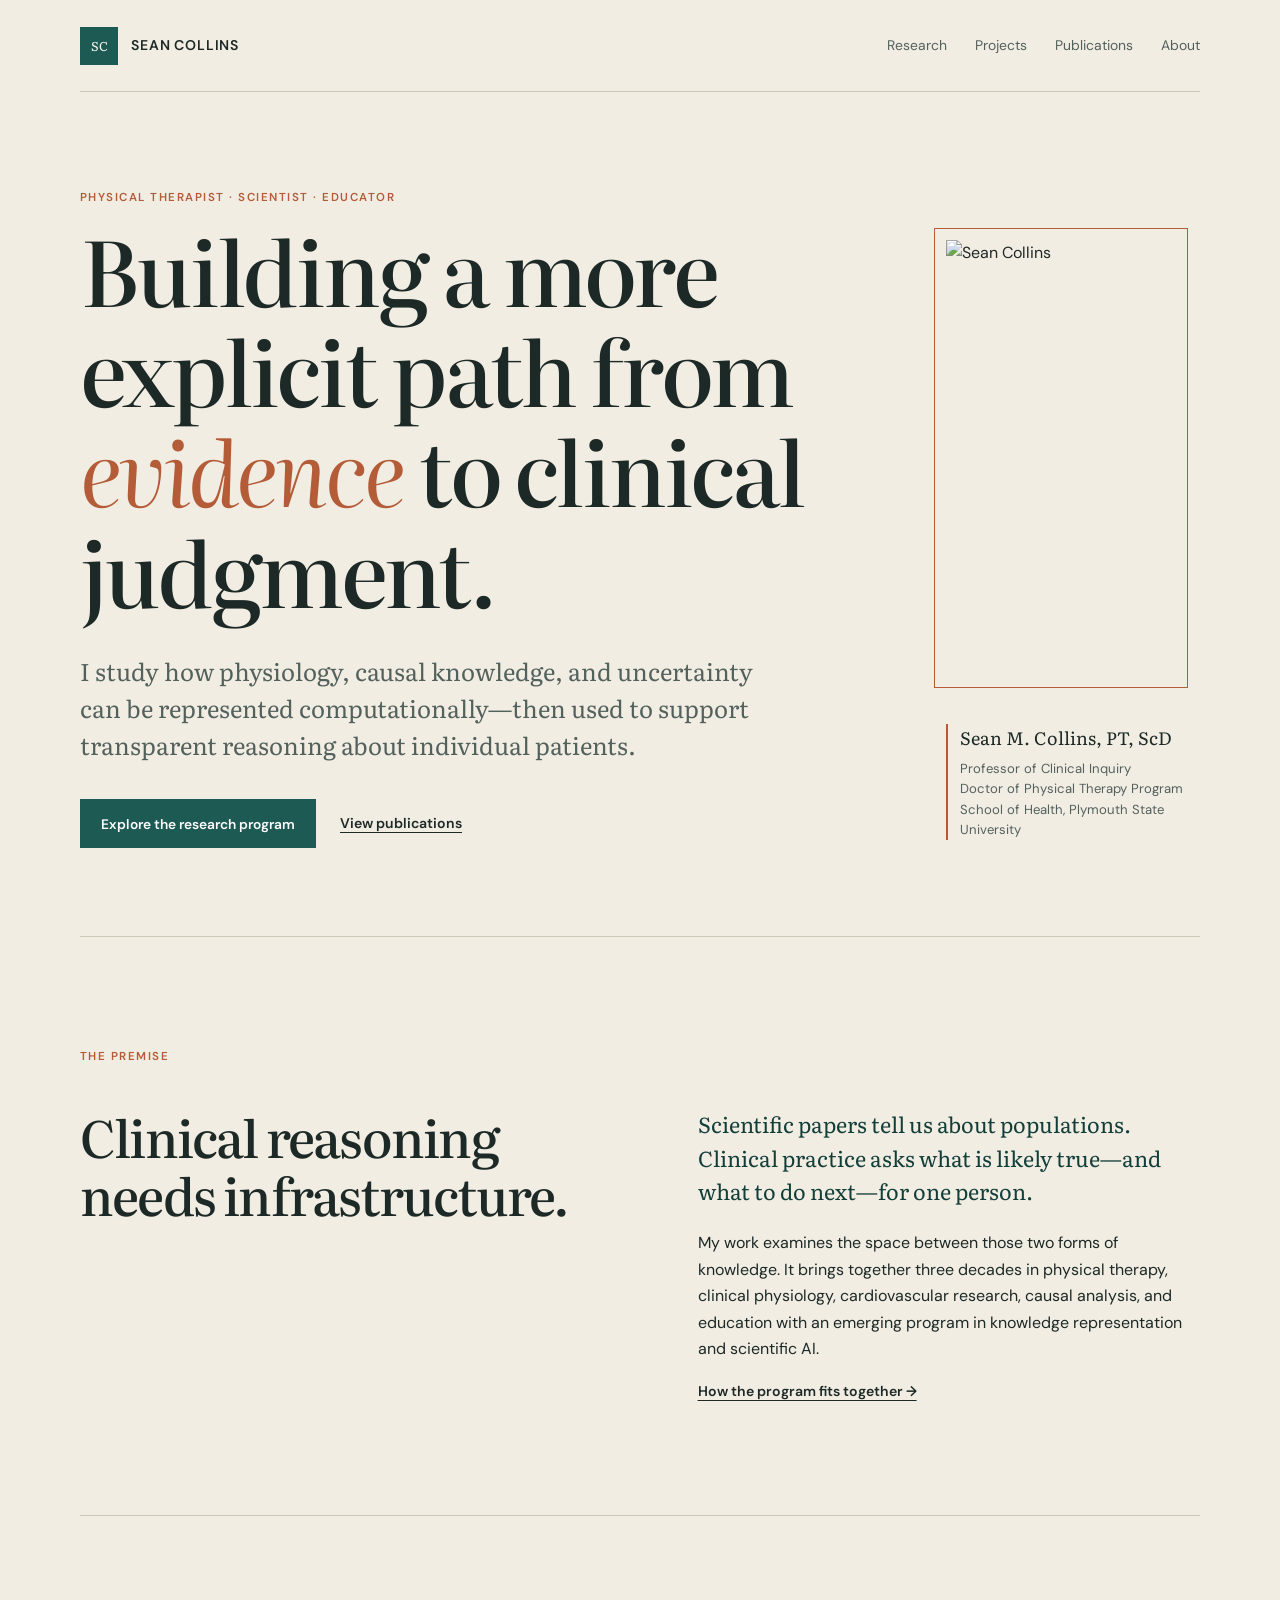
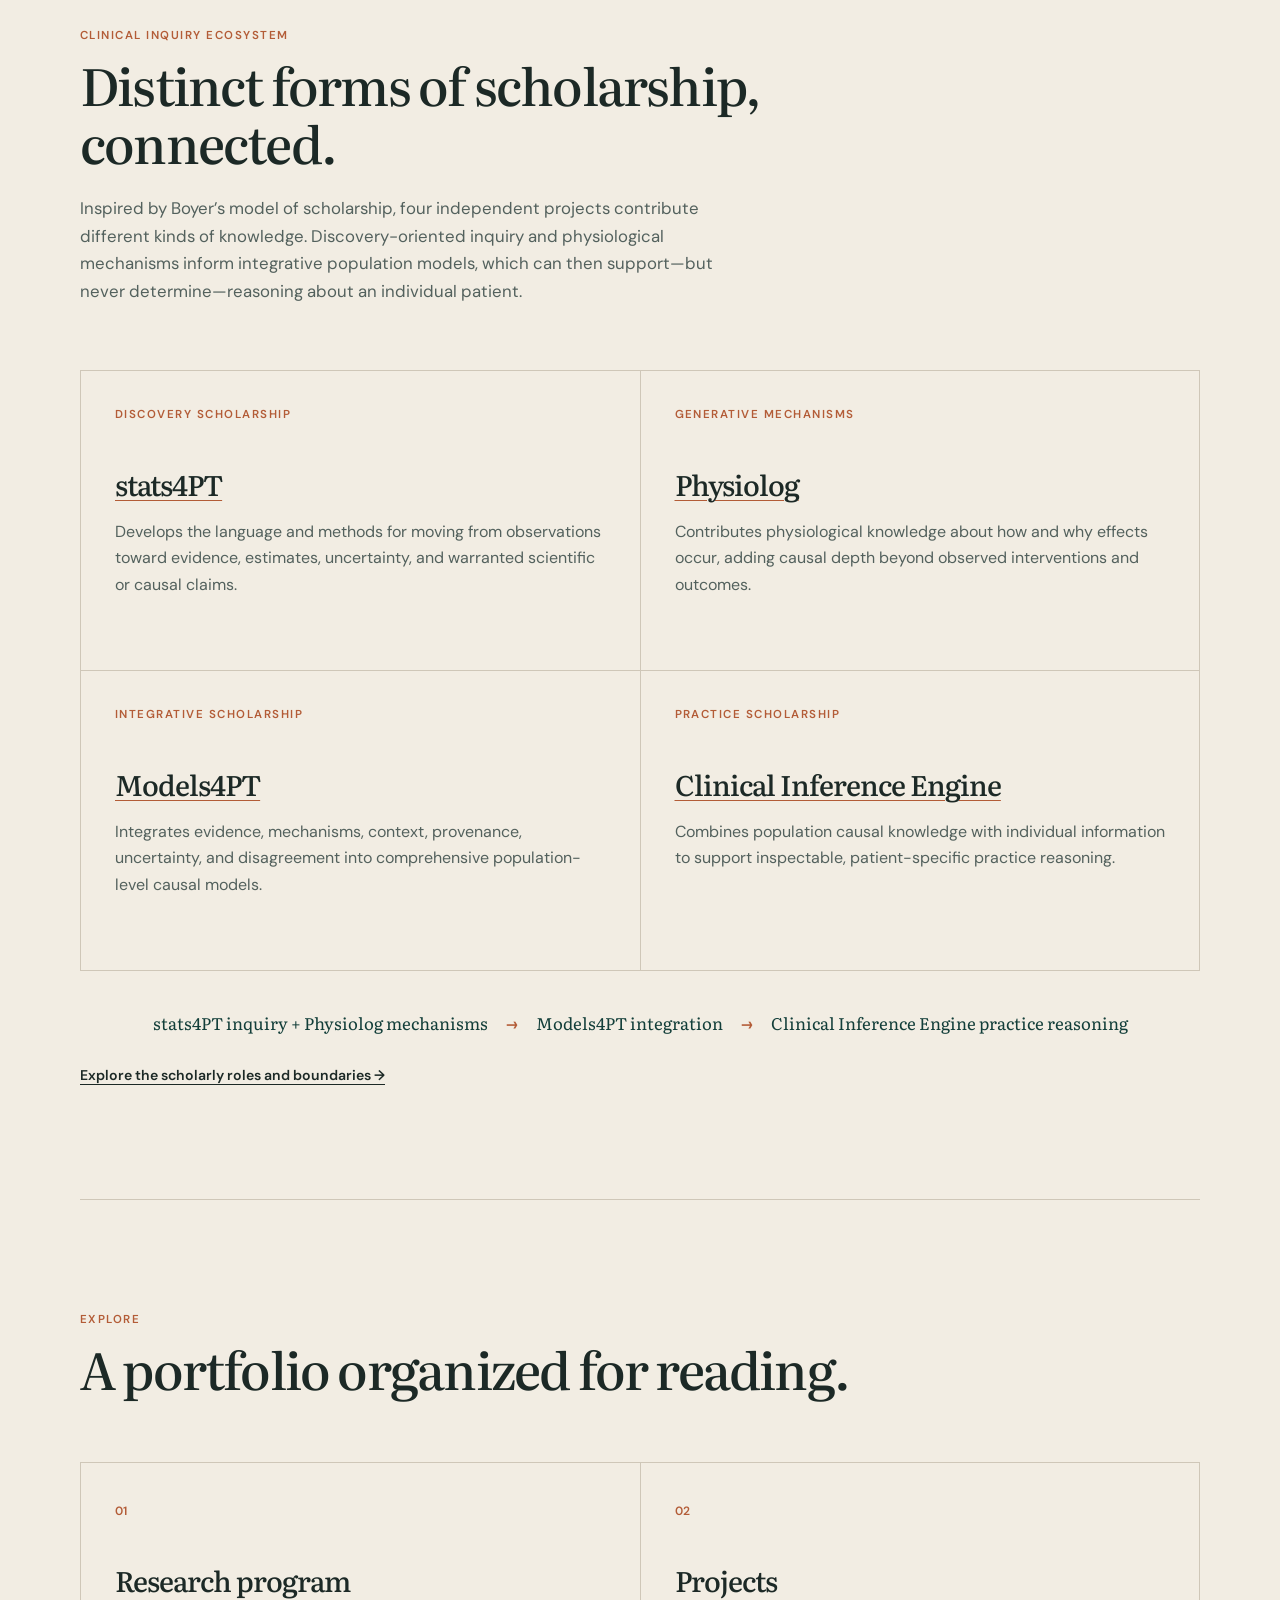
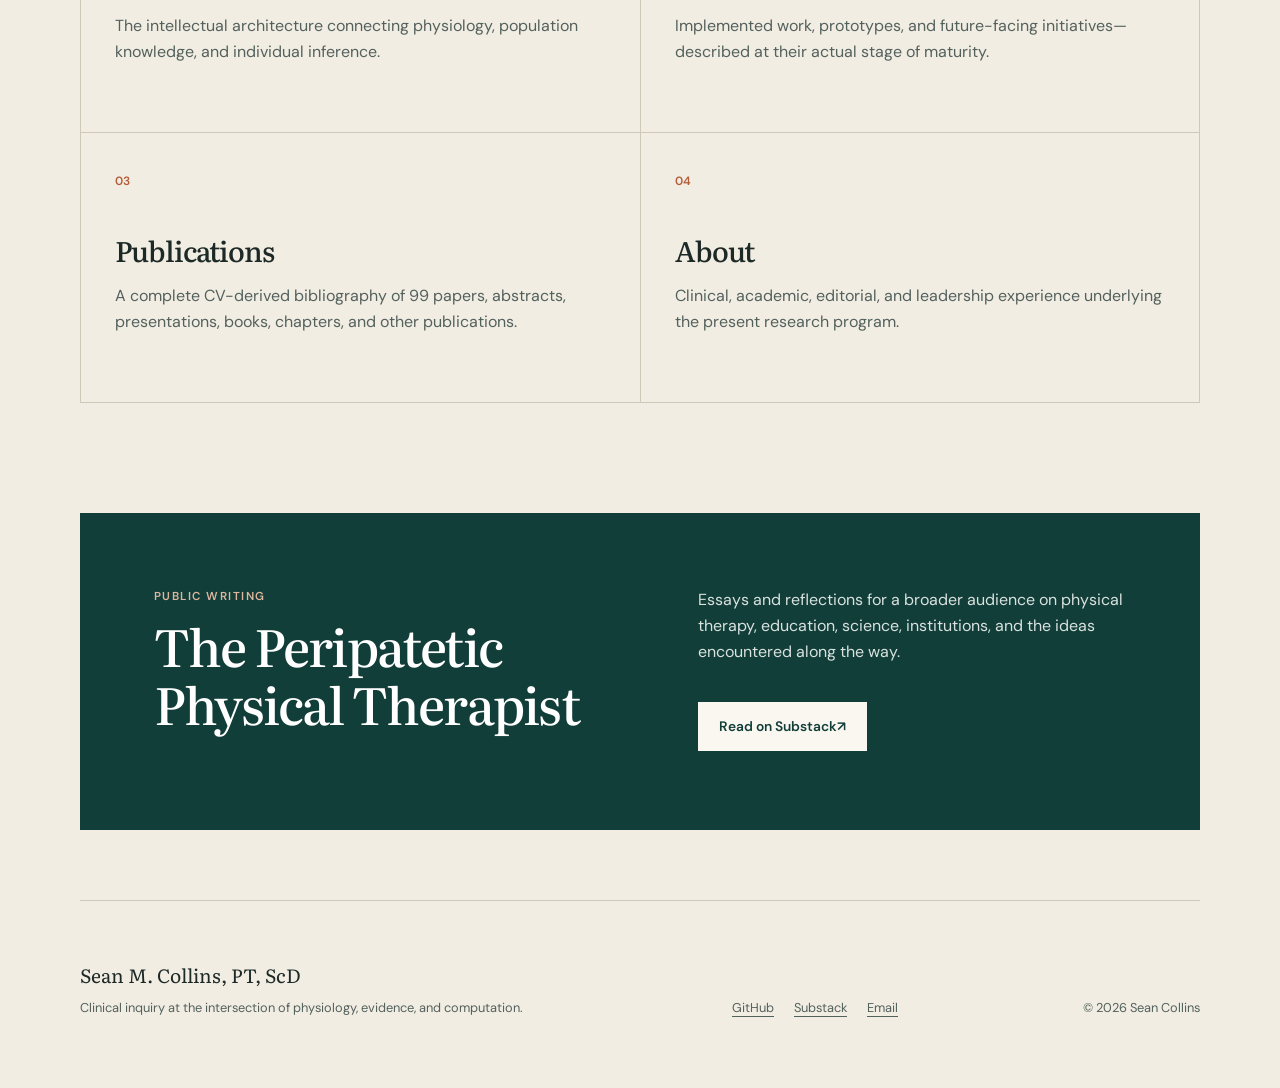
==== commit 3e421cd0: "Add stats4PT to clinical inquiry ecosystem" ====
--- a/index.html
+++ b/index.html
@@ -3,10 +3,10 @@
   <head>
     <meta charset="UTF-8" />
     <meta name="viewport" content="width=device-width, initial-scale=1.0" />
-    <meta name="description" content="Sean Collins studies how physiology, causal knowledge, and uncertainty can support transparent clinical reasoning." />
+    <meta name="description" content="Sean Collins develops an open Clinical Inquiry Ecosystem spanning scientific discovery, physiology, causal model integration, and patient-specific reasoning." />
     <meta name="theme-color" content="#f2ede3" />
     <meta property="og:title" content="Sean Collins | Clinical Inquiry" />
-    <meta property="og:description" content="A scholarly program connecting physiology, computable causal knowledge, and patient-specific clinical reasoning." />
+    <meta property="og:description" content="An open ecosystem for scientific discovery, physiology, computable causal knowledge, and patient-specific clinical reasoning." />
     <meta property="og:type" content="website" />
     <meta property="og:url" content="https://scollinspt.github.io/" />
     <meta property="og:image" content="https://avatars.githubusercontent.com/u/75478344?v=4" />
@@ -50,15 +50,16 @@
           <div><p class="lead">Scientific papers tell us about populations. Clinical practice asks what is likely true—and what to do next—for one person.</p><p>My work examines the space between those two forms of knowledge. It brings together three decades in physical therapy, clinical physiology, cardiovascular research, causal analysis, and education with an emerging program in knowledge representation and scientific AI.</p><a class="text-link" href="research.html">How the program fits together →</a></div>
         </div>
       </section>
-      <section class="ruled-section" aria-labelledby="path-title">
-        <div class="section-heading"><p class="section-number">The program at a glance</p><h2 id="path-title">Mechanism. Evidence. Inference.</h2></div>
-        <div class="research-path compact-path" aria-label="Research program pathway">
-          <article class="path-step"><div class="step-index">I</div><p class="step-kicker">Mechanistic foundation</p><h3>Understand physiology</h3><p>Clinically meaningful models of the systems that support muscle function and movement.</p><a href="projects.html#physiolog">Physiolog <span aria-hidden="true">→</span></a></article>
-          <div class="path-arrow" aria-hidden="true">→</div>
-          <article class="path-step"><div class="step-index">II</div><p class="step-kicker">Population knowledge</p><h3>Represent the evidence</h3><p>Curated causal knowledge with provenance, uncertainty, disagreement, and scientific review.</p><a href="projects.html#models4pt">Models4PT <span aria-hidden="true">→</span></a></article>
-          <div class="path-arrow" aria-hidden="true">→</div>
-          <article class="path-step"><div class="step-index">III</div><p class="step-kicker">Individual reasoning</p><h3>Ask what follows here</h3><p>Patient-specific models, Bayesian inference, belief revision, and inspectable explanations.</p><a href="projects.html#inference-engine">Inference Engine <span aria-hidden="true">→</span></a></article>
+      <section class="ruled-section" aria-labelledby="ecosystem-title">
+        <div class="section-heading"><p class="section-number">Clinical Inquiry Ecosystem</p><h2 id="ecosystem-title">Distinct forms of scholarship, connected.</h2><p>Inspired by Boyer’s model of scholarship, four independent projects contribute different kinds of knowledge. Discovery-oriented inquiry and physiological mechanisms inform integrative population models, which can then support—but never determine—reasoning about an individual patient.</p></div>
+        <div class="ecosystem-grid">
+          <article><p class="step-kicker">Discovery scholarship</p><h3><a href="https://stats4pt.org/">stats4PT</a></h3><p>Develops the language and methods for moving from observations toward evidence, estimates, uncertainty, and warranted scientific or causal claims.</p></article>
+          <article><p class="step-kicker">Generative mechanisms</p><h3><a href="https://physiolog.org/">Physiolog</a></h3><p>Contributes physiological knowledge about how and why effects occur, adding causal depth beyond observed interventions and outcomes.</p></article>
+          <article><p class="step-kicker">Integrative scholarship</p><h3><a href="https://github.com/scollinspt/Models4PT">Models4PT</a></h3><p>Integrates evidence, mechanisms, context, provenance, uncertainty, and disagreement into comprehensive population-level causal models.</p></article>
+          <article><p class="step-kicker">Practice scholarship</p><h3><a href="https://github.com/scollinspt/Clinical-Inference-Engine">Clinical Inference Engine</a></h3><p>Combines population causal knowledge with individual information to support inspectable, patient-specific practice reasoning.</p></article>
         </div>
+        <p class="ecosystem-flow"><span>stats4PT inquiry + Physiolog mechanisms</span><span aria-hidden="true">→</span><span>Models4PT integration</span><span aria-hidden="true">→</span><span>Clinical Inference Engine practice reasoning</span></p>
+        <a class="text-link" href="research.html#ecosystem">Explore the scholarly roles and boundaries →</a>
       </section>
       <section class="home-links ruled-section" aria-labelledby="explore-title">
         <div class="section-heading"><p class="section-number">Explore</p><h2 id="explore-title">A portfolio organized for reading.</h2></div>
--- a/styles.css
+++ b/styles.css
@@ -8,6 +8,7 @@
 html { scroll-behavior: smooth; }
 body { margin: 0; color: var(--ink); background: var(--paper); font-family: var(--sans); font-size: 16px; line-height: 1.65; }
 a { color: inherit; text-decoration-thickness: 1px; text-underline-offset: 4px; }
+a:focus-visible, button:focus-visible, input:focus-visible { outline: 2px solid var(--copper); outline-offset: 4px; }
 img { display: block; max-width: 100%; }
 h1, h2, h3, p { margin-top: 0; }
 h1, h2, h3 { font-family: var(--serif); font-weight: 500; letter-spacing: -0.035em; line-height: 1.12; }
@@ -27,7 +28,7 @@
 #site-nav a:hover, #site-nav a:focus-visible, #site-nav a[aria-current="page"] { color: var(--copper); }
 #site-nav a[aria-current="page"]::after { position: absolute; right: 0; bottom: -8px; left: 0; height: 1px; background: var(--copper); content: ""; }
 .menu-button { display: none; }
-.hero { display: grid; grid-template-columns: minmax(0, 3fr) minmax(250px, 1fr); gap: clamp(48px, 8vw, 110px); align-items: end; width: var(--page); min-height: calc(100vh - 92px); padding: 96px 0 88px; }
+.hero { display: grid; grid-template-columns: minmax(0, 3fr) minmax(250px, 1fr); gap: clamp(48px, 8vw, 110px); align-items: end; width: var(--page); min-height: calc(100vh - 92px); margin: 0 auto; padding: 96px 0 88px; }
 .page-hero { width: var(--page); min-height: 550px; margin: 0 auto; padding: 110px 0 90px; border-bottom: 1px solid var(--line); }
 .page-hero h1 { max-width: 980px; }
 .about-hero { display: grid; grid-template-columns: 2fr minmax(220px, 0.65fr); gap: 9vw; align-items: end; }
@@ -65,6 +66,14 @@
 .path-step p:not(.step-kicker) { color: var(--ink-soft); font-size: 0.93rem; }
 .path-step a { margin-top: auto; color: var(--teal); font-weight: 600; }
 .path-arrow { display: grid; color: var(--copper); font-family: var(--serif); font-size: 1.5rem; place-items: center; }
+.ecosystem-grid { display: grid; grid-template-columns: repeat(2, 1fr); border-top: 1px solid var(--line); border-left: 1px solid var(--line); }
+.ecosystem-grid article { display: flex; flex-direction: column; min-height: 300px; padding: 34px; border-right: 1px solid var(--line); border-bottom: 1px solid var(--line); }
+.ecosystem-grid h3 { margin: 34px 0 18px; }
+.ecosystem-grid h3 a { text-decoration-color: var(--copper); }
+.ecosystem-grid article > p:not(.step-kicker) { color: var(--ink-soft); }
+.ecosystem-grid .text-link { margin-top: auto; color: var(--teal); }
+.ecosystem-flow { display: flex; gap: 18px; align-items: center; justify-content: center; margin: 34px 0 22px; color: var(--teal-dark); font-family: var(--serif); font-size: 1.05rem; text-align: center; }
+.ecosystem-flow span[aria-hidden="true"] { flex: 0 0 auto; color: var(--copper); font-size: 1.35rem; }
 .portal-grid, .principle-grid, .experience-grid { display: grid; grid-template-columns: repeat(2, 1fr); border-top: 1px solid var(--line); border-left: 1px solid var(--line); }
 .portal-card, .principle-grid article, .experience-grid article { min-height: 270px; padding: 34px; border-right: 1px solid var(--line); border-bottom: 1px solid var(--line); }
 .portal-card { text-decoration: none; }
@@ -153,6 +162,8 @@
   .identity-card .portrait-frame { margin-bottom: 0; }
   .premise-grid, .about, .split-callout, .writing { grid-template-columns: 1fr; gap: 35px; }
   .research-path { grid-template-columns: 1fr; }
+  .ecosystem-flow { flex-direction: column; }
+  .ecosystem-flow span[aria-hidden="true"] { transform: rotate(90deg); }
   .path-arrow { height: 42px; transform: rotate(90deg); }
   .path-step { min-height: 310px; }
   .about-intro { position: static; }
@@ -167,8 +178,8 @@
   .hero, .page-hero { padding: 64px 0; }
   .identity-card { grid-template-columns: 112px 1fr; gap: 20px; }
   .ruled-section { padding: 78px 0; }
-  .portal-grid, .principle-grid, .experience-grid, .credentials { grid-template-columns: 1fr; }
-  .portal-card, .principle-grid article, .experience-grid article { min-height: 0; }
+  .portal-grid, .principle-grid, .experience-grid, .credentials, .ecosystem-grid { grid-template-columns: 1fr; }
+  .portal-card, .principle-grid article, .experience-grid article, .ecosystem-grid article { min-height: 0; }
   .project-meta { gap: 20px; }
   .project-body { grid-template-columns: 1fr; gap: 28px; }
   .project h2 { font-size: 2.7rem; }
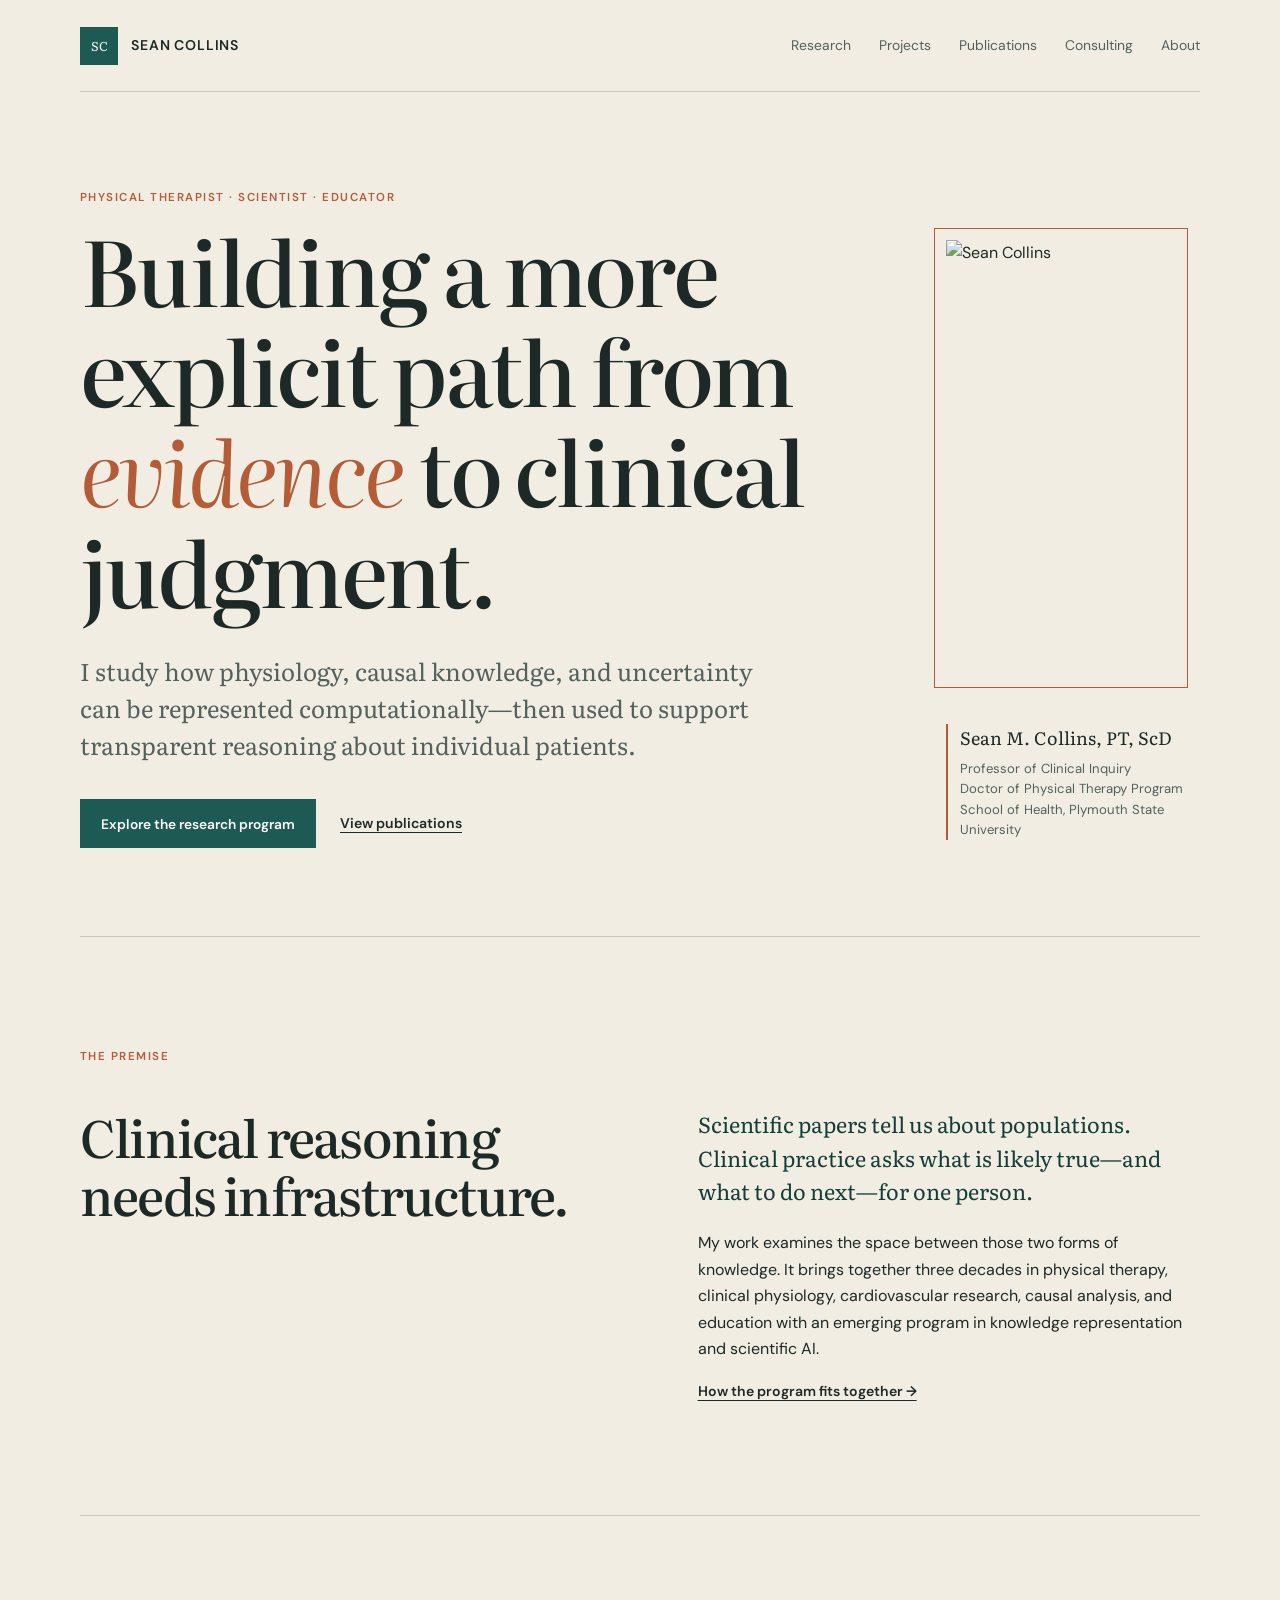
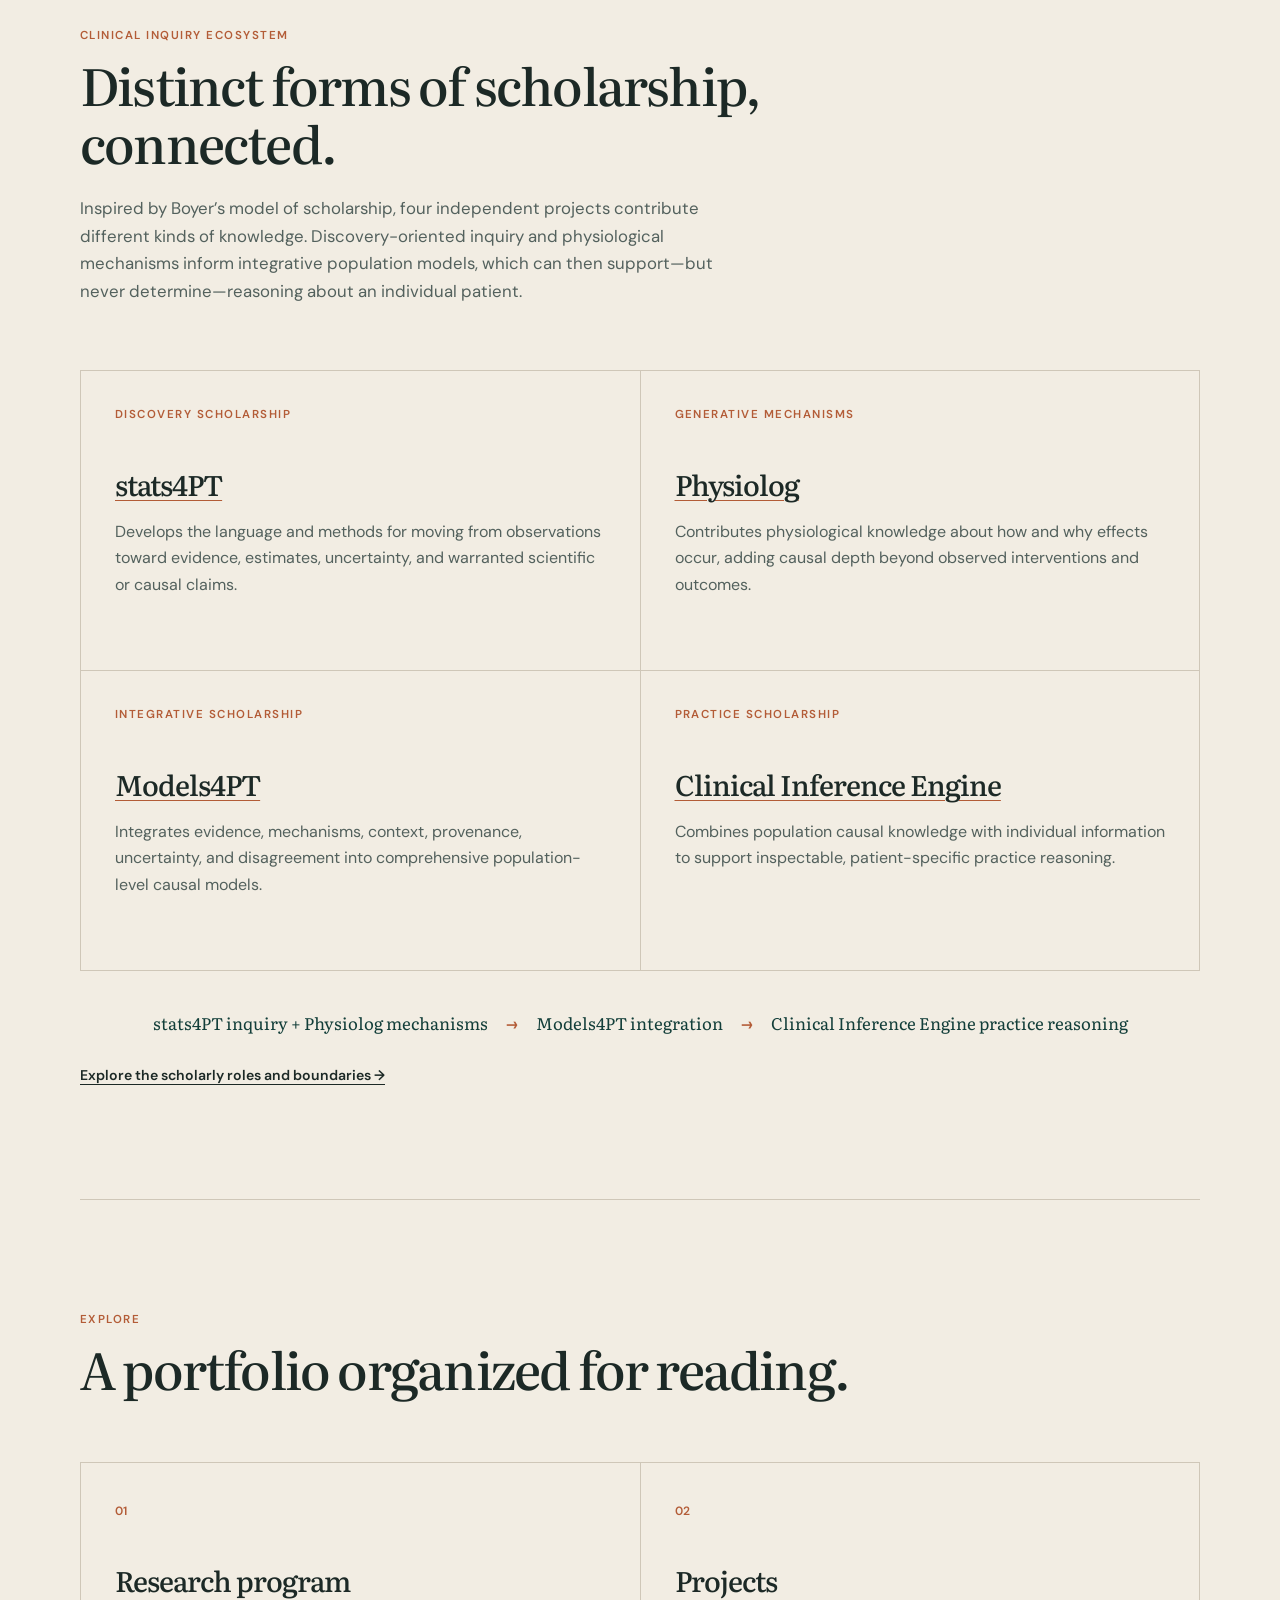
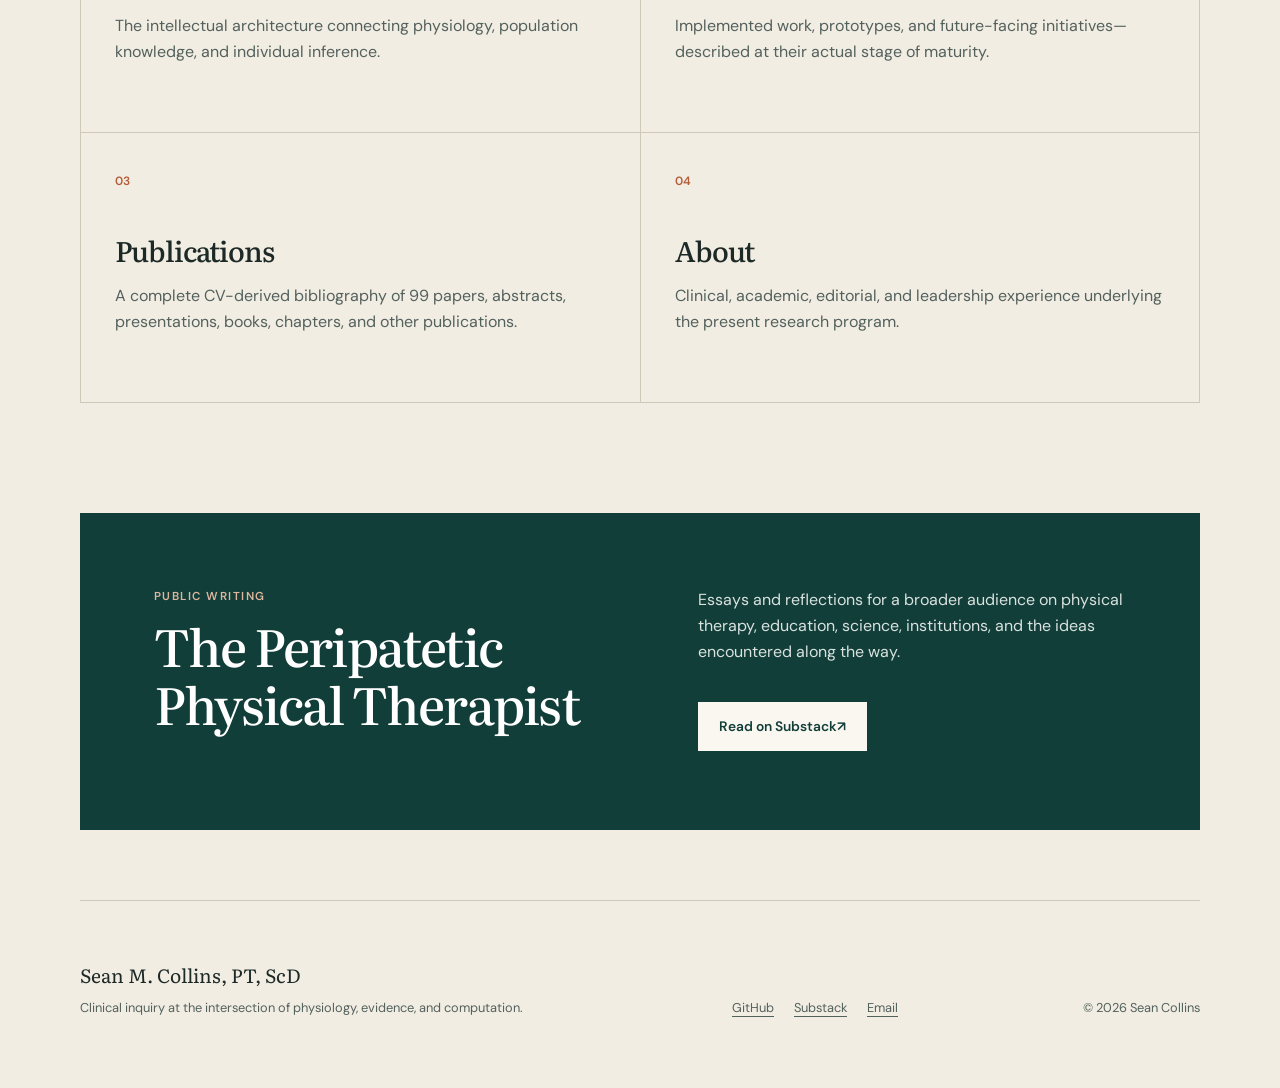
==== commit b4e03e0b: "Add consulting and mentoring services" ====
--- a/index.html
+++ b/index.html
@@ -27,6 +27,7 @@
         <a href="research.html">Research</a>
         <a href="projects.html">Projects</a>
         <a href="publications.html">Publications</a>
+        <a href="consulting.html">Consulting</a>
         <a href="about.html">About</a>
       </nav>
     </header>
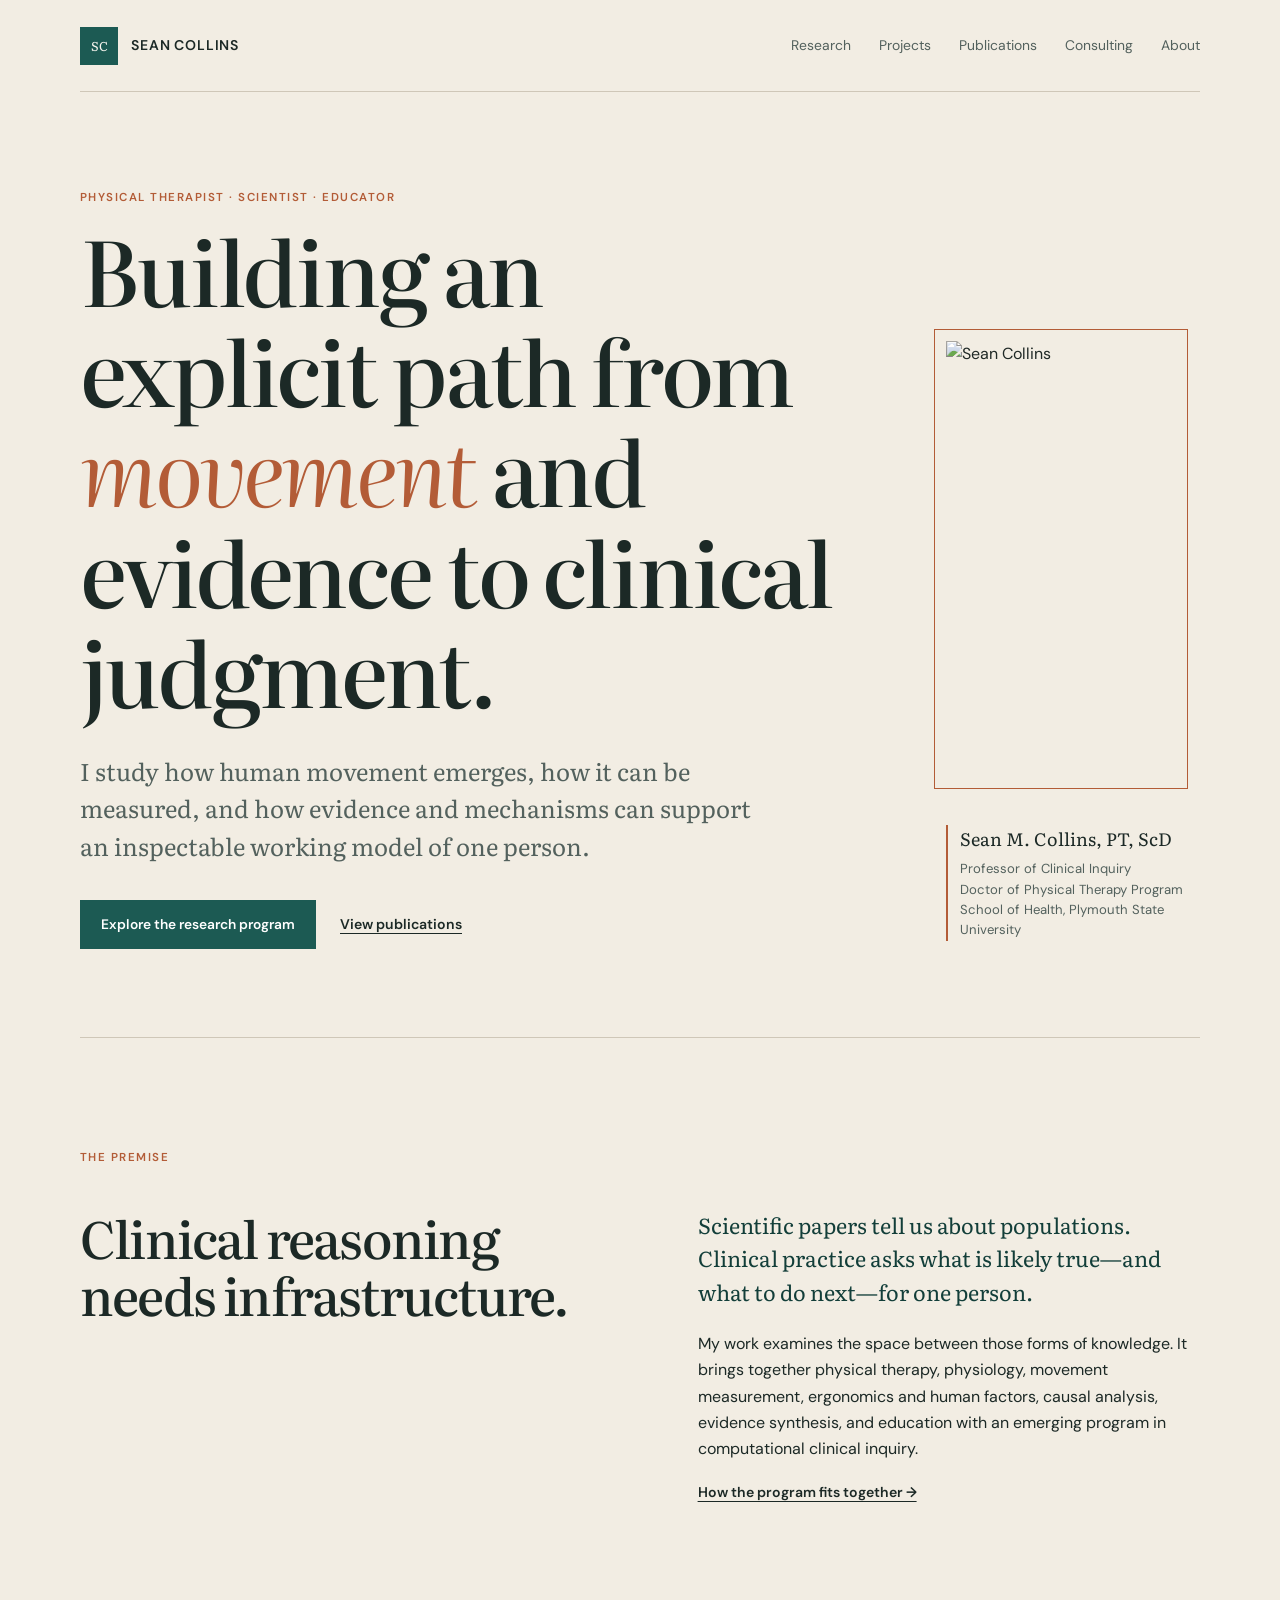
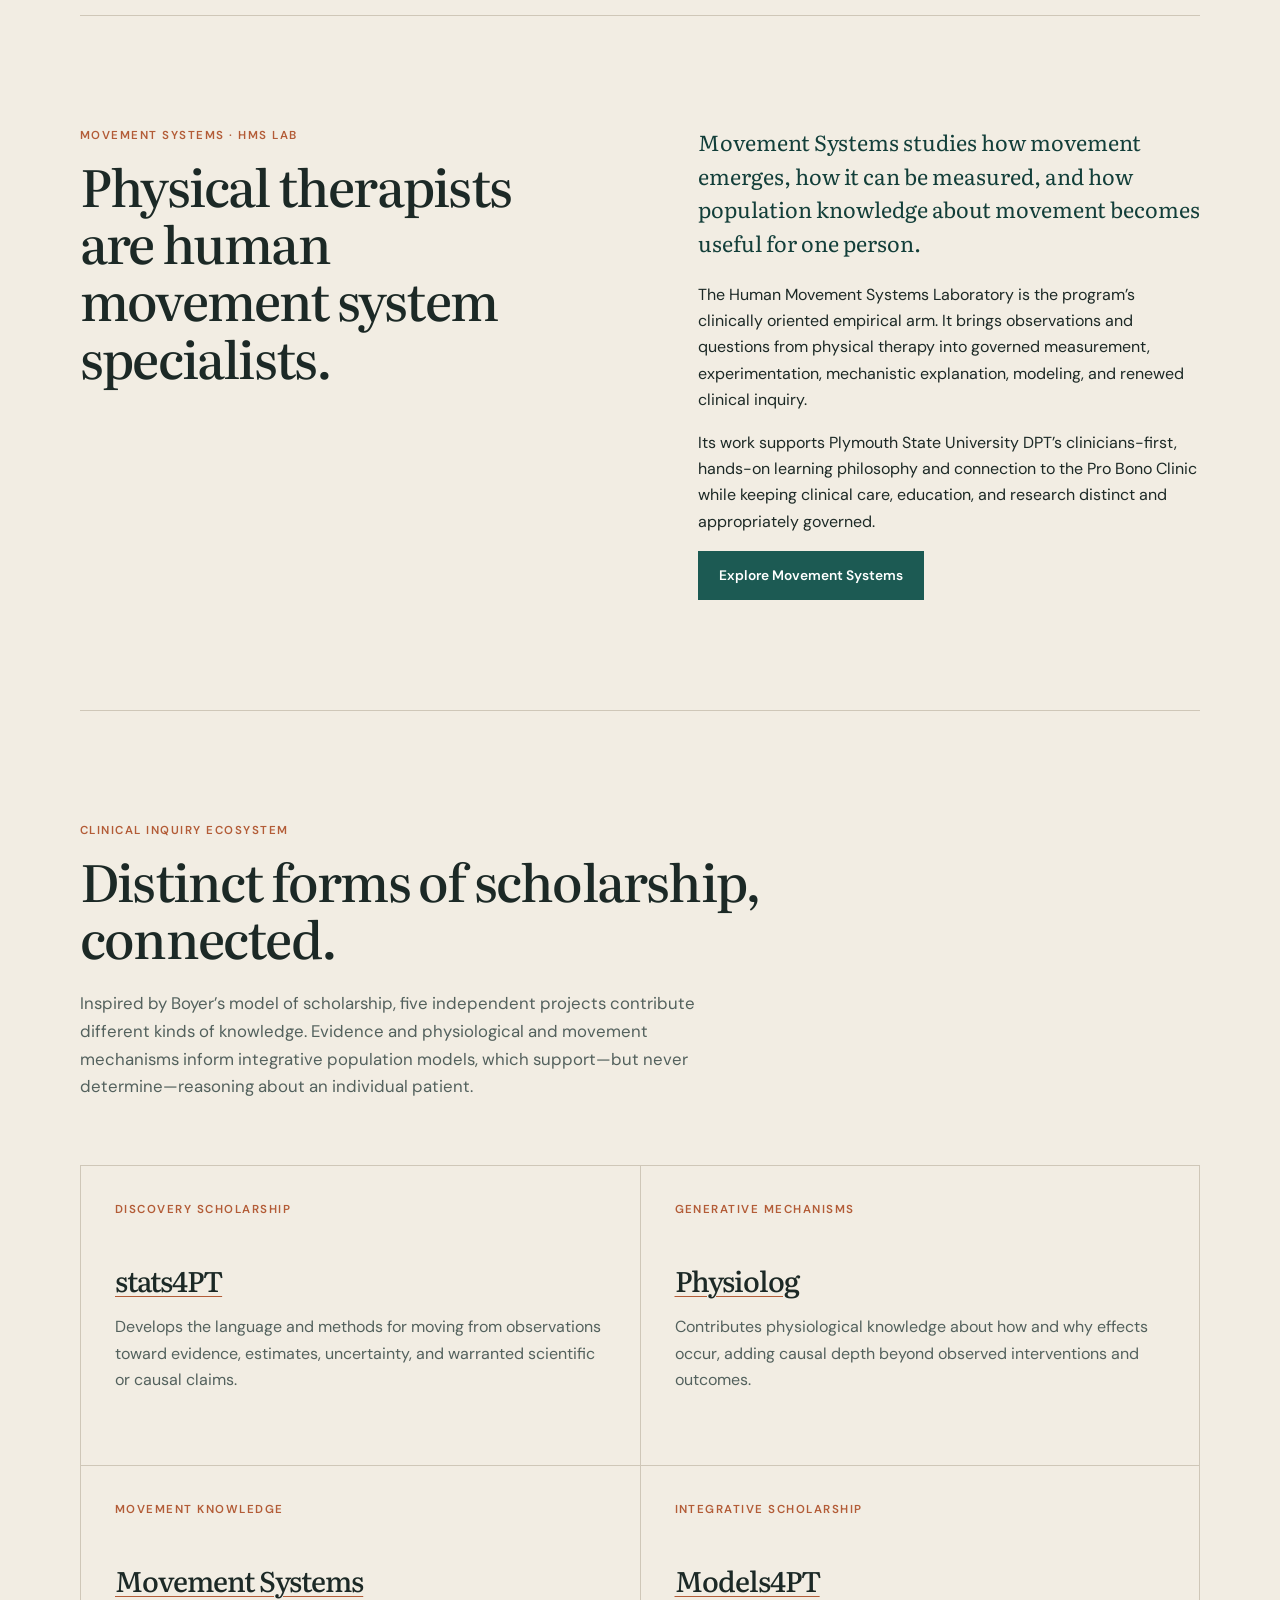
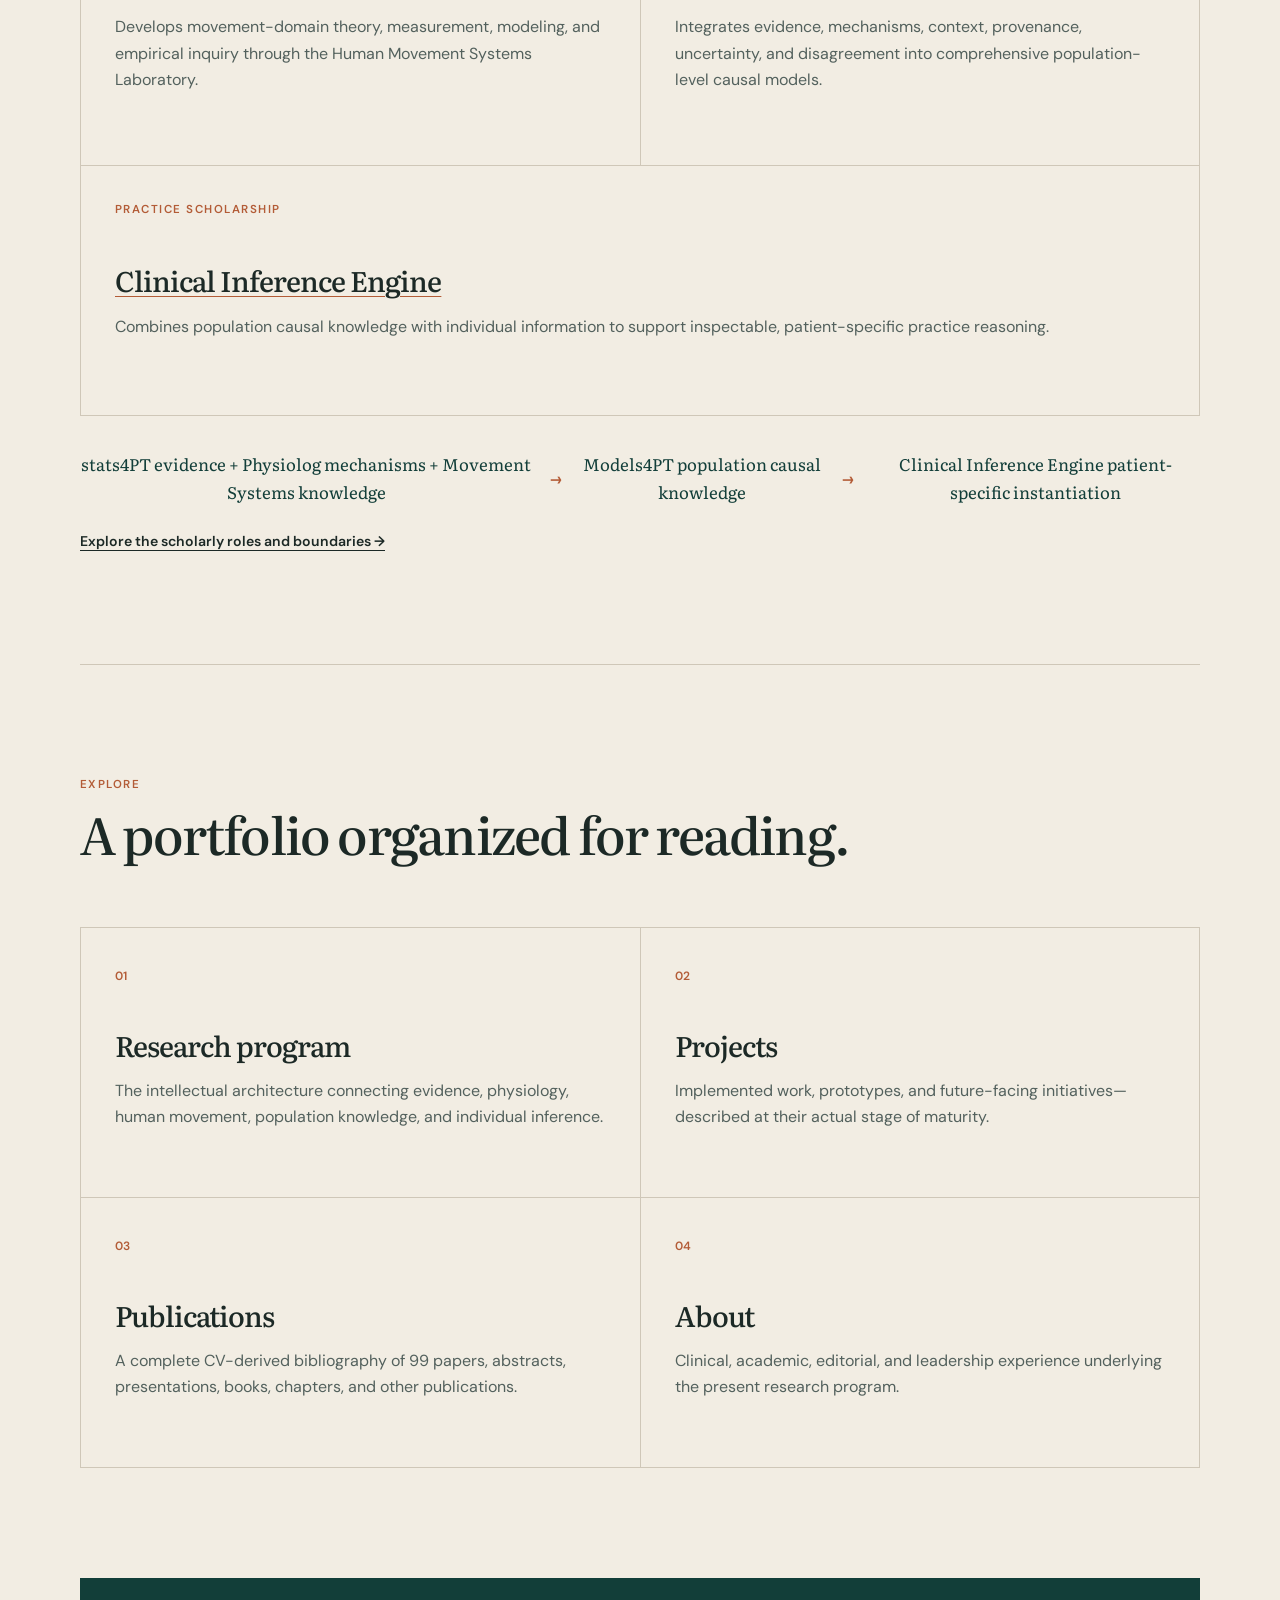
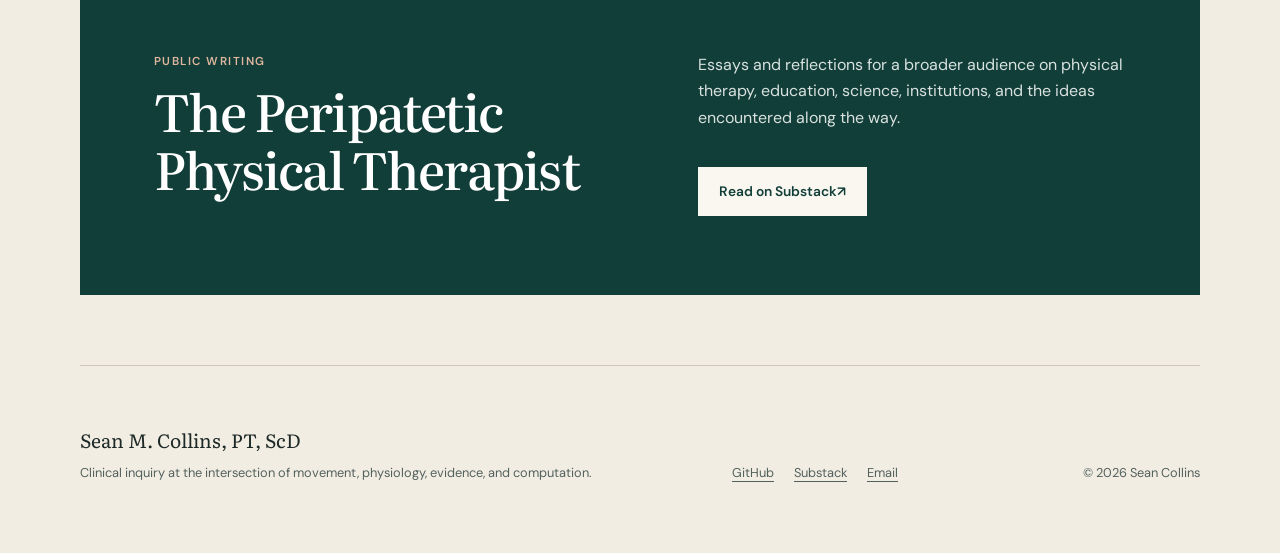
==== commit 6dc2db00: "Integrate Movement Systems into professional profile" ====
--- a/index.html
+++ b/index.html
@@ -3,10 +3,10 @@
   <head>
     <meta charset="UTF-8" />
     <meta name="viewport" content="width=device-width, initial-scale=1.0" />
-    <meta name="description" content="Sean Collins develops an open Clinical Inquiry Ecosystem spanning scientific discovery, physiology, causal model integration, and patient-specific reasoning." />
+    <meta name="description" content="Sean Collins develops an open Clinical Inquiry Ecosystem spanning evidence, physiology, human movement, population causal knowledge, and patient-specific reasoning." />
     <meta name="theme-color" content="#f2ede3" />
     <meta property="og:title" content="Sean Collins | Clinical Inquiry" />
-    <meta property="og:description" content="An open ecosystem for scientific discovery, physiology, computable causal knowledge, and patient-specific clinical reasoning." />
+    <meta property="og:description" content="An open ecosystem connecting evidence, physiological and movement mechanisms, population causal knowledge, and patient-specific clinical reasoning." />
     <meta property="og:type" content="website" />
     <meta property="og:url" content="https://scollinspt.github.io/" />
     <meta property="og:image" content="https://avatars.githubusercontent.com/u/75478344?v=4" />
@@ -35,8 +35,8 @@
       <section class="hero">
         <div class="hero-copy">
           <p class="eyebrow">Physical therapist · Scientist · Educator</p>
-          <h1>Building a more explicit path from <em>evidence</em> to clinical judgment.</h1>
-          <p class="hero-summary">I study how physiology, causal knowledge, and uncertainty can be represented computationally—then used to support transparent reasoning about individual patients.</p>
+          <h1>Building an explicit path from <em>movement</em> and evidence to clinical judgment.</h1>
+          <p class="hero-summary">I study how human movement emerges, how it can be measured, and how evidence and mechanisms can support an inspectable working model of one person.</p>
           <div class="hero-actions"><a class="button button-primary" href="research.html">Explore the research program</a><a class="text-link" href="publications.html">View publications</a></div>
         </div>
         <aside class="identity-card" aria-label="Professional profile">
@@ -48,24 +48,26 @@
         <p class="section-number">The premise</p>
         <div class="premise-grid">
           <h2 id="premise-title">Clinical reasoning needs infrastructure.</h2>
-          <div><p class="lead">Scientific papers tell us about populations. Clinical practice asks what is likely true—and what to do next—for one person.</p><p>My work examines the space between those two forms of knowledge. It brings together three decades in physical therapy, clinical physiology, cardiovascular research, causal analysis, and education with an emerging program in knowledge representation and scientific AI.</p><a class="text-link" href="research.html">How the program fits together →</a></div>
+          <div><p class="lead">Scientific papers tell us about populations. Clinical practice asks what is likely true—and what to do next—for one person.</p><p>My work examines the space between those forms of knowledge. It brings together physical therapy, physiology, movement measurement, ergonomics and human factors, causal analysis, evidence synthesis, and education with an emerging program in computational clinical inquiry.</p><a class="text-link" href="research.html">How the program fits together →</a></div>
         </div>
       </section>
+      <section class="ruled-section split-callout" aria-labelledby="movement-title"><div><p class="section-number">Movement Systems · HMS Lab</p><h2 id="movement-title">Physical therapists are human movement system specialists.</h2></div><div><p class="lead">Movement Systems studies how movement emerges, how it can be measured, and how population knowledge about movement becomes useful for one person.</p><p>The Human Movement Systems Laboratory is the program’s clinically oriented empirical arm. It brings observations and questions from physical therapy into governed measurement, experimentation, mechanistic explanation, modeling, and renewed clinical inquiry.</p><p>Its work supports Plymouth State University DPT’s clinicians-first, hands-on learning philosophy and connection to the Pro Bono Clinic while keeping clinical care, education, and research distinct and appropriately governed.</p><a class="button button-primary" href="https://movementsystems.org/">Explore Movement Systems</a></div></section>
       <section class="ruled-section" aria-labelledby="ecosystem-title">
-        <div class="section-heading"><p class="section-number">Clinical Inquiry Ecosystem</p><h2 id="ecosystem-title">Distinct forms of scholarship, connected.</h2><p>Inspired by Boyer’s model of scholarship, four independent projects contribute different kinds of knowledge. Discovery-oriented inquiry and physiological mechanisms inform integrative population models, which can then support—but never determine—reasoning about an individual patient.</p></div>
+        <div class="section-heading"><p class="section-number">Clinical Inquiry Ecosystem</p><h2 id="ecosystem-title">Distinct forms of scholarship, connected.</h2><p>Inspired by Boyer’s model of scholarship, five independent projects contribute different kinds of knowledge. Evidence and physiological and movement mechanisms inform integrative population models, which support—but never determine—reasoning about an individual patient.</p></div>
         <div class="ecosystem-grid">
           <article><p class="step-kicker">Discovery scholarship</p><h3><a href="https://stats4pt.org/">stats4PT</a></h3><p>Develops the language and methods for moving from observations toward evidence, estimates, uncertainty, and warranted scientific or causal claims.</p></article>
           <article><p class="step-kicker">Generative mechanisms</p><h3><a href="https://physiolog.org/">Physiolog</a></h3><p>Contributes physiological knowledge about how and why effects occur, adding causal depth beyond observed interventions and outcomes.</p></article>
+          <article><p class="step-kicker">Movement knowledge</p><h3><a href="https://movementsystems.org/">Movement Systems</a></h3><p>Develops movement-domain theory, measurement, modeling, and empirical inquiry through the Human Movement Systems Laboratory.</p></article>
           <article><p class="step-kicker">Integrative scholarship</p><h3><a href="https://github.com/scollinspt/Models4PT">Models4PT</a></h3><p>Integrates evidence, mechanisms, context, provenance, uncertainty, and disagreement into comprehensive population-level causal models.</p></article>
           <article><p class="step-kicker">Practice scholarship</p><h3><a href="https://github.com/scollinspt/Clinical-Inference-Engine">Clinical Inference Engine</a></h3><p>Combines population causal knowledge with individual information to support inspectable, patient-specific practice reasoning.</p></article>
         </div>
-        <p class="ecosystem-flow"><span>stats4PT inquiry + Physiolog mechanisms</span><span aria-hidden="true">→</span><span>Models4PT integration</span><span aria-hidden="true">→</span><span>Clinical Inference Engine practice reasoning</span></p>
+        <p class="ecosystem-flow"><span>stats4PT evidence + Physiolog mechanisms + Movement Systems knowledge</span><span aria-hidden="true">→</span><span>Models4PT population causal knowledge</span><span aria-hidden="true">→</span><span>Clinical Inference Engine patient-specific instantiation</span></p>
         <a class="text-link" href="research.html#ecosystem">Explore the scholarly roles and boundaries →</a>
       </section>
       <section class="home-links ruled-section" aria-labelledby="explore-title">
         <div class="section-heading"><p class="section-number">Explore</p><h2 id="explore-title">A portfolio organized for reading.</h2></div>
         <div class="portal-grid">
-          <a class="portal-card" href="research.html"><span>01</span><h3>Research program</h3><p>The intellectual architecture connecting physiology, population knowledge, and individual inference.</p></a>
+          <a class="portal-card" href="research.html"><span>01</span><h3>Research program</h3><p>The intellectual architecture connecting evidence, physiology, human movement, population knowledge, and individual inference.</p></a>
           <a class="portal-card" href="projects.html"><span>02</span><h3>Projects</h3><p>Implemented work, prototypes, and future-facing initiatives—described at their actual stage of maturity.</p></a>
           <a class="portal-card" href="publications.html"><span>03</span><h3>Publications</h3><p>A complete CV-derived bibliography of 99 papers, abstracts, presentations, books, chapters, and other publications.</p></a>
           <a class="portal-card" href="about.html"><span>04</span><h3>About</h3><p>Clinical, academic, editorial, and leadership experience underlying the present research program.</p></a>
@@ -73,6 +75,6 @@
       </section>
       <section class="writing" aria-labelledby="writing-title"><div><p class="section-number">Public writing</p><h2 id="writing-title">The Peripatetic Physical Therapist</h2></div><div><p>Essays and reflections for a broader audience on physical therapy, education, science, institutions, and the ideas encountered along the way.</p><a class="button button-light" href="https://peripateticpt.substack.com/">Read on Substack <span aria-hidden="true">↗</span></a></div></section>
     </main>
-    <footer><div><p class="footer-name">Sean M. Collins, PT, ScD</p><p>Clinical inquiry at the intersection of physiology, evidence, and computation.</p></div><div class="footer-links"><a href="https://github.com/scollinspt">GitHub</a><a href="https://peripateticpt.substack.com/">Substack</a><a href="mailto:smcollins1@plymouth.edu">Email</a></div><p class="copyright">© <span id="year">2026</span> Sean Collins</p></footer>
+    <footer><div><p class="footer-name">Sean M. Collins, PT, ScD</p><p>Clinical inquiry at the intersection of movement, physiology, evidence, and computation.</p></div><div class="footer-links"><a href="https://github.com/scollinspt">GitHub</a><a href="https://peripateticpt.substack.com/">Substack</a><a href="mailto:smcollins1@plymouth.edu">Email</a></div><p class="copyright">© <span id="year">2026</span> Sean Collins</p></footer>
   </body>
 </html>
--- a/styles.css
+++ b/styles.css
@@ -68,6 +68,7 @@
 .path-arrow { display: grid; color: var(--copper); font-family: var(--serif); font-size: 1.5rem; place-items: center; }
 .ecosystem-grid { display: grid; grid-template-columns: repeat(2, 1fr); border-top: 1px solid var(--line); border-left: 1px solid var(--line); }
 .ecosystem-grid article { display: flex; flex-direction: column; min-height: 300px; padding: 34px; border-right: 1px solid var(--line); border-bottom: 1px solid var(--line); }
+.ecosystem-grid article:last-child:nth-child(odd) { grid-column: 1 / -1; min-height: 250px; }
 .ecosystem-grid h3 { margin: 34px 0 18px; }
 .ecosystem-grid h3 a { text-decoration-color: var(--copper); }
 .ecosystem-grid article > p:not(.step-kicker) { color: var(--ink-soft); }
